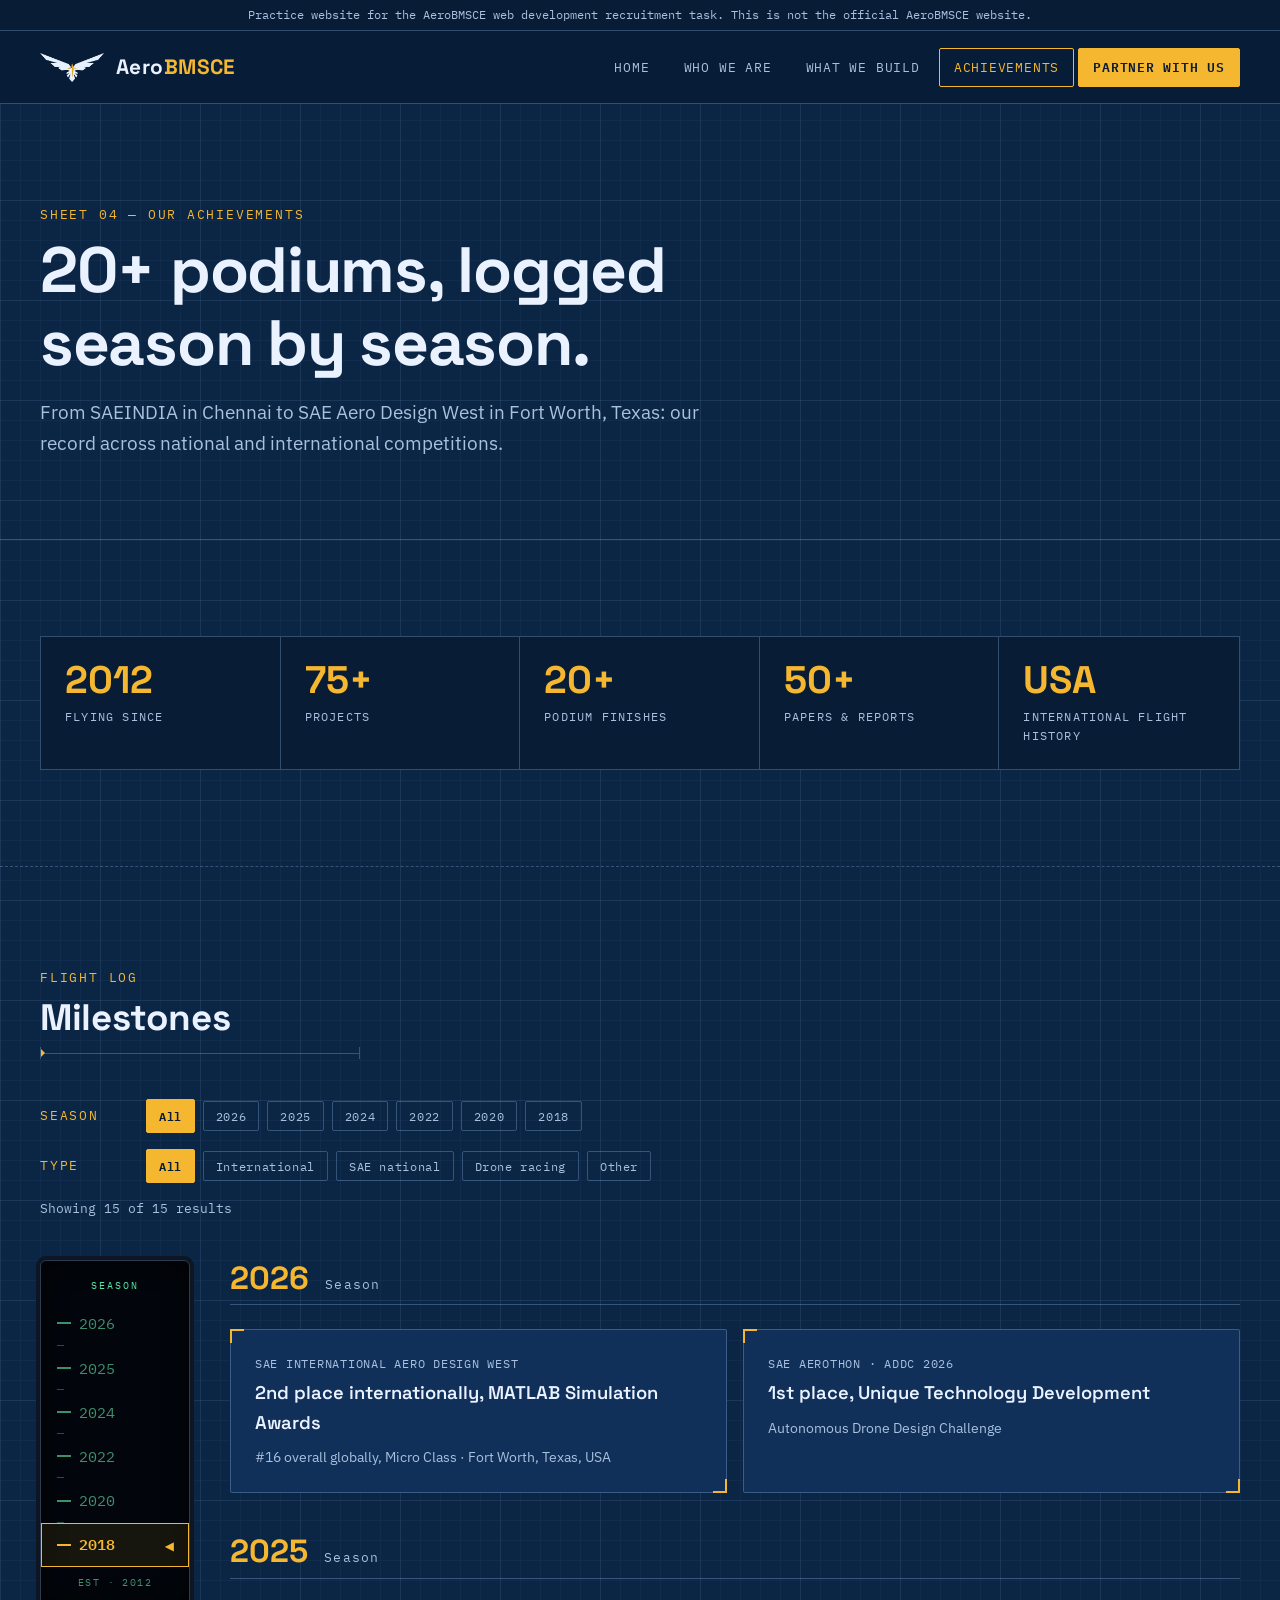
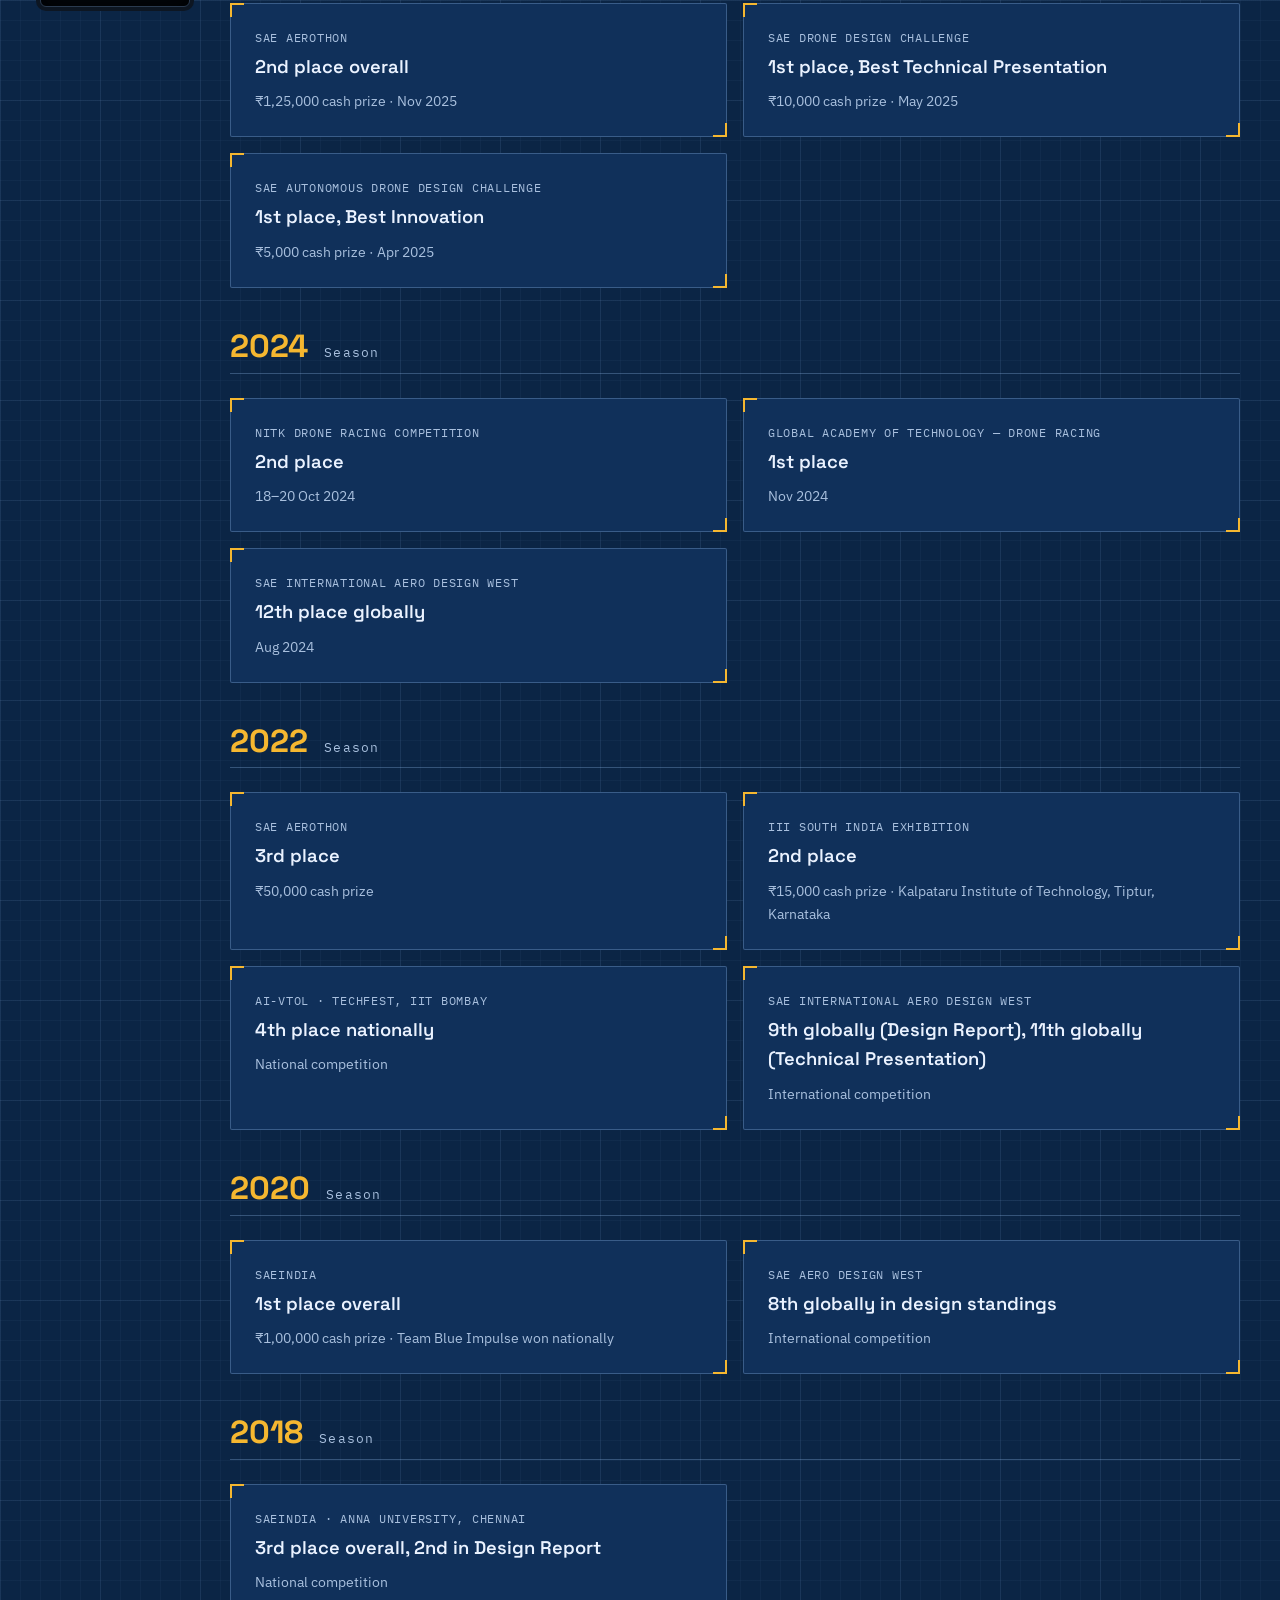
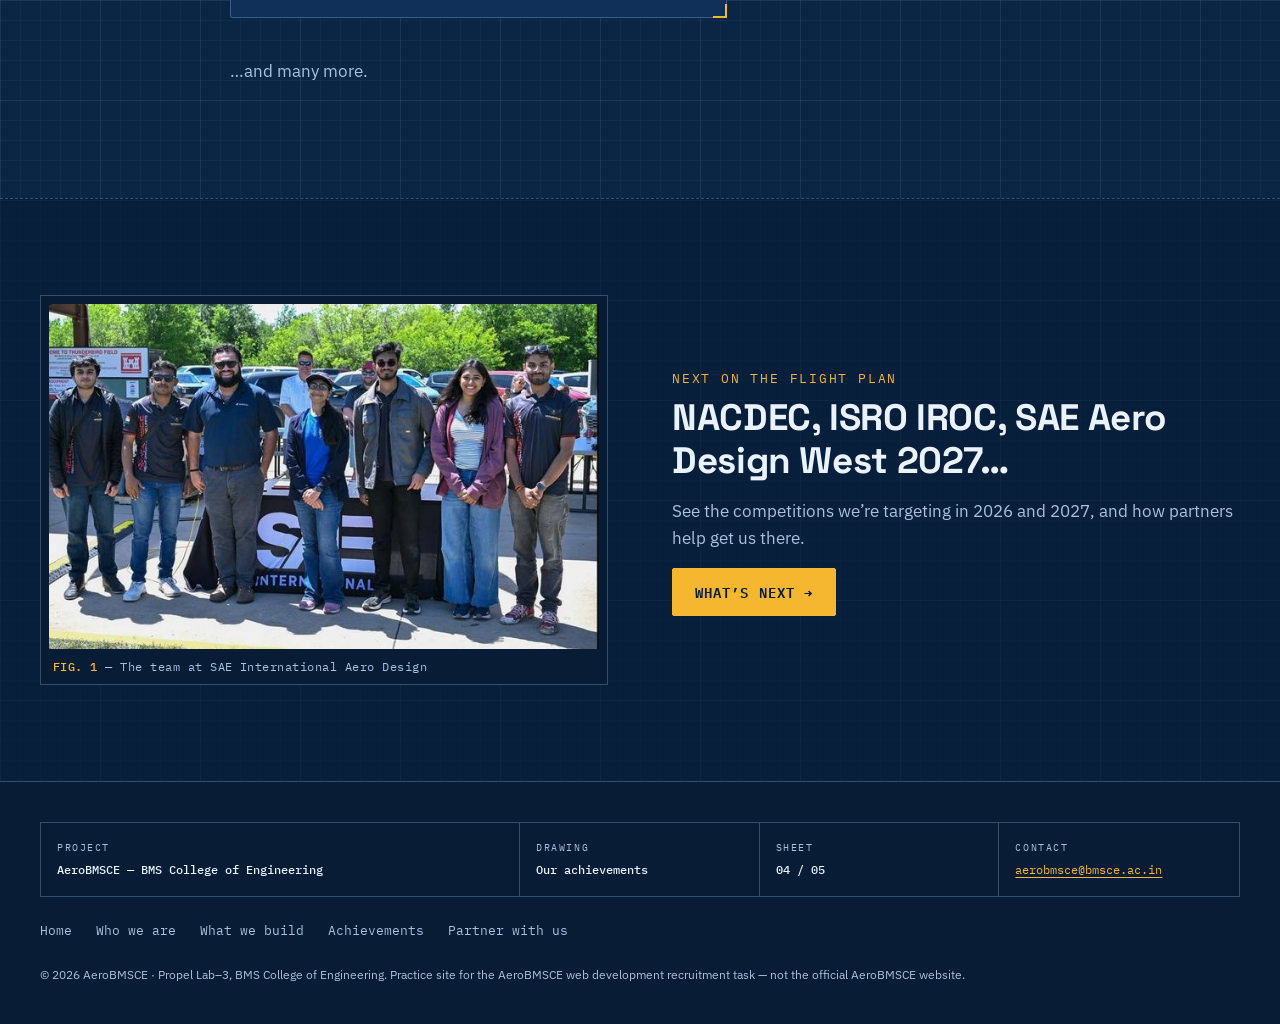
==== achievements.html @ 014047bc "Redesign AeroBMSCE site as a blueprint-style multi-page website - Replace broken 3-page site with Ho" ====
<!DOCTYPE html>
<html lang="en">
<head>
  <meta charset="utf-8">
  <meta name="viewport" content="width=device-width, initial-scale=1">
  <meta name="robots" content="noindex">
  <title>Our Achievements — AeroBMSCE</title>
  <meta name="description" content="AeroBMSCE's competition results from 2018 to 2026, including SAE Aero Design West, SAE Aerothon and drone racing.">
  <link rel="icon" href="images/favicon.png">
  <link rel="preconnect" href="https://fonts.googleapis.com">
  <link rel="preconnect" href="https://fonts.gstatic.com" crossorigin>
  <link rel="stylesheet" href="https://fonts.googleapis.com/css2?family=IBM+Plex+Mono:wght@400;500;600&family=IBM+Plex+Sans:wght@400;500;600&family=Space+Grotesk:wght@500;600;700&display=swap">
  <link rel="stylesheet" href="style.css">
  <script src="script.js" defer></script>
</head>
<body>

  <a class="skip-link" href="#main">Skip to content</a>
  <div class="notice">Practice website for the AeroBMSCE web development recruitment task. This is not the official AeroBMSCE website.</div>

  <header class="site-header">
    <div class="container">
      <a class="brand" href="index.html" aria-label="AeroBMSCE home">
        <img src="images/logo-light.png" alt="" width="64" height="29">
        <span class="brand-name">Aero<span>BMSCE</span></span>
      </a>
      <button class="nav-toggle" aria-expanded="false" aria-controls="site-nav">Menu</button>
      <nav id="site-nav" class="site-nav" aria-label="Main">
        <ul class="nav-list">
          <li><a href="index.html">Home</a></li>
          <li><a href="who-we-are.html">Who we are</a></li>
          <li><a href="what-we-build.html">What we build</a></li>
          <li><a href="achievements.html" aria-current="page">Achievements</a></li>
          <li class="nav-cta"><a href="partner-with-us.html">Partner with us</a></li>
        </ul>
      </nav>
    </div>
  </header>

  <main id="main">

    <section class="page-hero">
      <div class="container">
        <span class="label">Sheet 04 — Our achievements</span>
        <h1>20+ podiums, logged season by season.</h1>
        <p class="lead">From SAEINDIA in Chennai to SAE Aero Design West in Fort Worth, Texas: our record across national and international competitions.</p>
      </div>
    </section>

    <!-- ===== Credibility summary ===== -->
    <section class="section">
      <div class="container">
        <div class="stats">
          <div class="stat"><div class="stat-value">2012</div><div class="stat-label">Flying since</div></div>
          <div class="stat"><div class="stat-value">75+</div><div class="stat-label">Projects</div></div>
          <div class="stat"><div class="stat-value">20+</div><div class="stat-label">Podium finishes</div></div>
          <div class="stat"><div class="stat-value">50+</div><div class="stat-label">Papers &amp; reports</div></div>
          <div class="stat"><div class="stat-value">USA</div><div class="stat-label">International flight history</div></div>
        </div>
      </div>
    </section>

    <!-- ===== Flight log: filters + timeline ===== -->
    <section class="section" aria-labelledby="log-title">
      <div class="container">
        <div class="dim-heading">
          <span class="label">Flight log</span>
          <h2 id="log-title">Milestones</h2>
          <div class="dim-line"></div>
        </div>

        <!-- Each chip sets one filter; script.js combines the two groups -->
        <div class="filters">
          <div class="filter-group" data-filter="year" role="group" aria-label="Filter by season">
            <span class="label">Season</span>
            <button class="chip" data-value="all" aria-pressed="true">All</button>
            <button class="chip" data-value="2026" aria-pressed="false">2026</button>
            <button class="chip" data-value="2025" aria-pressed="false">2025</button>
            <button class="chip" data-value="2024" aria-pressed="false">2024</button>
            <button class="chip" data-value="2022" aria-pressed="false">2022</button>
            <button class="chip" data-value="2020" aria-pressed="false">2020</button>
            <button class="chip" data-value="2018" aria-pressed="false">2018</button>
          </div>
          <div class="filter-group" data-filter="type" role="group" aria-label="Filter by competition type">
            <span class="label">Type</span>
            <button class="chip" data-value="all" aria-pressed="true">All</button>
            <button class="chip" data-value="international" aria-pressed="false">International</button>
            <button class="chip" data-value="sae-national" aria-pressed="false">SAE national</button>
            <button class="chip" data-value="racing" aria-pressed="false">Drone racing</button>
            <button class="chip" data-value="other" aria-pressed="false">Other</button>
          </div>
          <p class="filter-status" id="filter-status" aria-live="polite"></p>
        </div>

        <div class="timeline-layout">

          <!-- Flight-deck element: altitude tape. Click a year to jump to it. -->
          <nav class="alt-tape" aria-label="Jump to season">
            <div class="alt-tape-title">SEASON</div>
            <ol>
              <li><a href="#season-2026">2026</a></li>
              <li><a href="#season-2025">2025</a></li>
              <li><a href="#season-2024">2024</a></li>
              <li><a href="#season-2022">2022</a></li>
              <li><a href="#season-2020">2020</a></li>
              <li><a href="#season-2018">2018</a></li>
            </ol>
            <div class="alt-tape-foot">EST · 2012</div>
          </nav>

          <div>
            <section class="season" id="season-2026" data-year="2026">
              <div class="season-head"><h3>2026</h3><span>Season</span></div>
              <div class="milestones">
                <article class="card milestone" data-type="international">
                  <div class="event">SAE International Aero Design West</div>
                  <p class="result">2nd place internationally, MATLAB Simulation Awards</p>
                  <p class="meta">#16 overall globally, Micro Class · Fort Worth, Texas, USA</p>
                </article>
                <article class="card milestone" data-type="sae-national">
                  <div class="event">SAE Aerothon · ADDC 2026</div>
                  <p class="result">1st place, Unique Technology Development</p>
                  <p class="meta">Autonomous Drone Design Challenge</p>
                </article>
              </div>
            </section>

            <section class="season" id="season-2025" data-year="2025">
              <div class="season-head"><h3>2025</h3><span>Season</span></div>
              <div class="milestones">
                <article class="card milestone" data-type="sae-national">
                  <div class="event">SAE Aerothon</div>
                  <p class="result">2nd place overall</p>
                  <p class="meta">₹1,25,000 cash prize · Nov 2025</p>
                </article>
                <article class="card milestone" data-type="sae-national">
                  <div class="event">SAE Drone Design Challenge</div>
                  <p class="result">1st place, Best Technical Presentation</p>
                  <p class="meta">₹10,000 cash prize · May 2025</p>
                </article>
                <article class="card milestone" data-type="sae-national">
                  <div class="event">SAE Autonomous Drone Design Challenge</div>
                  <p class="result">1st place, Best Innovation</p>
                  <p class="meta">₹5,000 cash prize · Apr 2025</p>
                </article>
              </div>
            </section>

            <section class="season" id="season-2024" data-year="2024">
              <div class="season-head"><h3>2024</h3><span>Season</span></div>
              <div class="milestones">
                <article class="card milestone" data-type="racing">
                  <div class="event">NITK Drone Racing Competition</div>
                  <p class="result">2nd place</p>
                  <p class="meta">18–20 Oct 2024</p>
                </article>
                <article class="card milestone" data-type="racing">
                  <div class="event">Global Academy of Technology — Drone Racing</div>
                  <p class="result">1st place</p>
                  <p class="meta">Nov 2024</p>
                </article>
                <article class="card milestone" data-type="international">
                  <div class="event">SAE International Aero Design West</div>
                  <p class="result">12th place globally</p>
                  <p class="meta">Aug 2024</p>
                </article>
              </div>
            </section>

            <section class="season" id="season-2022" data-year="2022">
              <div class="season-head"><h3>2022</h3><span>Season</span></div>
              <div class="milestones">
                <article class="card milestone" data-type="sae-national">
                  <div class="event">SAE Aerothon</div>
                  <p class="result">3rd place</p>
                  <p class="meta">₹50,000 cash prize</p>
                </article>
                <article class="card milestone" data-type="other">
                  <div class="event">III South India Exhibition</div>
                  <p class="result">2nd place</p>
                  <p class="meta">₹15,000 cash prize · Kalpataru Institute of Technology, Tiptur, Karnataka</p>
                </article>
                <article class="card milestone" data-type="other">
                  <div class="event">AI-VTOL · Techfest, IIT Bombay</div>
                  <p class="result">4th place nationally</p>
                  <p class="meta">National competition</p>
                </article>
                <article class="card milestone" data-type="international">
                  <div class="event">SAE International Aero Design West</div>
                  <p class="result">9th globally (Design Report), 11th globally (Technical Presentation)</p>
                  <p class="meta">International competition</p>
                </article>
              </div>
            </section>

            <section class="season" id="season-2020" data-year="2020">
              <div class="season-head"><h3>2020</h3><span>Season</span></div>
              <div class="milestones">
                <article class="card milestone" data-type="sae-national">
                  <div class="event">SAEINDIA</div>
                  <p class="result">1st place overall</p>
                  <p class="meta">₹1,00,000 cash prize · Team Blue Impulse won nationally</p>
                </article>
                <article class="card milestone" data-type="international">
                  <div class="event">SAE Aero Design West</div>
                  <p class="result">8th globally in design standings</p>
                  <p class="meta">International competition</p>
                </article>
              </div>
            </section>

            <section class="season" id="season-2018" data-year="2018">
              <div class="season-head"><h3>2018</h3><span>Season</span></div>
              <div class="milestones">
                <article class="card milestone" data-type="sae-national">
                  <div class="event">SAEINDIA · Anna University, Chennai</div>
                  <p class="result">3rd place overall, 2nd in Design Report</p>
                  <p class="meta">National competition</p>
                </article>
              </div>
            </section>

            <p class="no-results" id="no-results" hidden>No milestones match these filters. Try another season or type.</p>
            <p class="muted">…and many more.</p>
          </div>
        </div>
      </div>
    </section>

    <!-- ===== Photo + CTA ===== -->
    <section class="section band">
      <div class="container split">
        <figure class="figure">
          <img src="images/photo3.jpg" alt="AeroBMSCE members standing behind an SAE International banner" width="648" height="407" loading="lazy">
          <figcaption><b>FIG. 1</b> — The team at SAE International Aero Design</figcaption>
        </figure>
        <div>
          <span class="label">Next on the flight plan</span>
          <h2>NACDEC, ISRO IROC, SAE Aero Design West 2027…</h2>
          <p class="muted">See the competitions we’re targeting in 2026 and 2027, and how partners help get us there.</p>
          <a class="btn btn-primary" href="partner-with-us.html#upcoming">What’s next →</a>
        </div>
      </div>
    </section>

  </main>

  <footer class="site-footer">
    <div class="container">
      <div class="title-block">
        <div><small>PROJECT</small><strong>AeroBMSCE — BMS College of Engineering</strong></div>
        <div><small>DRAWING</small><strong>Our achievements</strong></div>
        <div><small>SHEET</small><strong>04 / 05</strong></div>
        <div><small>CONTACT</small><a href="mailto:aerobmsce@bmsce.ac.in">aerobmsce@bmsce.ac.in</a></div>
      </div>
      <ul class="footer-links">
        <li><a href="index.html">Home</a></li>
        <li><a href="who-we-are.html">Who we are</a></li>
        <li><a href="what-we-build.html">What we build</a></li>
        <li><a href="achievements.html">Achievements</a></li>
        <li><a href="partner-with-us.html">Partner with us</a></li>
      </ul>
      <p class="footer-note">© <span id="year">2026</span> AeroBMSCE · Propel Lab–3, BMS College of Engineering. Practice site for the AeroBMSCE web development recruitment task — not the official AeroBMSCE website.</p>
    </div>
  </footer>

</body>
</html>
---- style.css ----
/* =========================================================
   AeroBMSCE — "Blueprint" design system
   Every page is treated as a sheet in one engineering drawing
   set: grid paper background, dimension-line headings, and a
   title block in the footer. Gold comes from the club logo.
   ========================================================= */

/* ---------- 1. Design tokens ---------- */
:root {
  /* colour */
  --paper:        #0b2545;   /* blueprint background */
  --paper-deep:   #081c36;   /* darker bands, header */
  --panel:        #10305a;   /* cards */
  --panel-hover:  #143a6b;
  --line:         rgba(160, 205, 255, 0.28);  /* drawing lines, borders */
  --grid:         rgba(160, 205, 255, 0.07);  /* background grid */
  --ink:          #eaf2ff;   /* main text */
  --ink-dim:      #a9c0de;   /* secondary text */
  --gold:         #f5b730;   /* brand accent */
  --gold-soft:    rgba(245, 183, 48, 0.14);

  /* type */
  --font-head: "Space Grotesk", system-ui, sans-serif;
  --font-body: "IBM Plex Sans", system-ui, sans-serif;
  --font-mono: "IBM Plex Mono", ui-monospace, monospace;

  /* spacing scale (used everywhere instead of one-off values) */
  --s1: 4px;  --s2: 8px;  --s3: 16px;  --s4: 24px;
  --s5: 40px; --s6: 64px; --s7: 96px;

  --max-width: 1200px;
  --radius: 2px;             /* drawings have sharp corners */
}

/* ---------- 2. Base ---------- */
*, *::before, *::after { box-sizing: border-box; }

html { scroll-behavior: smooth; }
@media (prefers-reduced-motion: reduce) {
  html { scroll-behavior: auto; }
  *, *::before, *::after { transition: none !important; animation: none !important; }
}

body {
  margin: 0;
  background-color: var(--paper);
  /* two layered grids: major 100px + fine 20px, like drafting paper */
  background-image:
    linear-gradient(var(--grid) 1px, transparent 1px),
    linear-gradient(90deg, var(--grid) 1px, transparent 1px),
    linear-gradient(rgba(160, 205, 255, 0.035) 1px, transparent 1px),
    linear-gradient(90deg, rgba(160, 205, 255, 0.035) 1px, transparent 1px);
  background-size: 100px 100px, 100px 100px, 20px 20px, 20px 20px;
  color: var(--ink);
  font-family: var(--font-body);
  font-size: 17px;
  line-height: 1.6;
}

/* height:auto lets width/height attributes reserve space without distorting images */
img { max-width: 100%; height: auto; display: block; }

a { color: var(--gold); text-underline-offset: 3px; }
a:hover { color: #ffd36e; }

/* visible keyboard focus everywhere (the old site removed it) */
:focus-visible { outline: 2px dashed var(--gold); outline-offset: 3px; }

h1, h2, h3 { font-family: var(--font-head); line-height: 1.15; margin: 0 0 var(--s3); }
h1 { font-size: clamp(2.4rem, 5vw, 4rem); letter-spacing: -0.02em; }
h2 { font-size: clamp(1.7rem, 3vw, 2.3rem); letter-spacing: -0.01em; }
h3 { font-size: 1.2rem; }
p  { margin: 0 0 var(--s3); }

.container { width: min(var(--max-width), 100% - 2 * var(--s4)); margin-inline: auto; }

.skip-link {
  position: absolute; left: var(--s3); top: -100px;
  background: var(--gold); color: var(--paper-deep);
  padding: var(--s2) var(--s3); z-index: 100; font-weight: 600;
}
.skip-link:focus { top: var(--s3); }

/* ---------- 3. Reusable text pieces ---------- */

/* Mono annotation label, e.g. "§02 — WHO WE ARE" */
.label {
  display: inline-block;
  font-family: var(--font-mono);
  font-size: 0.8rem;
  letter-spacing: 0.14em;
  text-transform: uppercase;
  color: var(--gold);
  margin-bottom: var(--s2);
}

.lead { font-size: 1.2rem; color: var(--ink-dim); max-width: 60ch; }
.muted { color: var(--ink-dim); }

/* Section heading with a dimension line underneath: |<------->| */
.dim-heading { margin-bottom: var(--s5); }
.dim-heading h2 { margin-bottom: var(--s2); }
.dim-line {
  position: relative;
  height: 12px;
  max-width: 320px;
  border-left: 1px solid var(--line);
  border-right: 1px solid var(--line);
}
.dim-line::before {           /* the horizontal measuring line */
  content: "";
  position: absolute; left: 0; right: 0; top: 50%;
  border-top: 1px solid var(--line);
}
.dim-line::after {            /* small gold arrowhead at the start */
  content: "";
  position: absolute; left: 0; top: calc(50% - 4px);
  border: 4px solid transparent; border-left-color: var(--gold);
}

/* ---------- 4. Buttons ---------- */
.btn {
  display: inline-flex; align-items: center; gap: var(--s2);
  padding: 12px 22px;
  font-family: var(--font-mono);
  font-size: 0.85rem;
  letter-spacing: 0.08em;
  text-transform: uppercase;
  text-decoration: none;
  border: 1px solid var(--gold);
  border-radius: var(--radius);
  transition: background-color .2s, color .2s;
}
.btn-primary { background: var(--gold); color: var(--paper-deep); font-weight: 600; }
.btn-primary:hover { background: #ffd36e; color: var(--paper-deep); }
.btn-ghost { color: var(--gold); }
.btn-ghost:hover { background: var(--gold-soft); color: var(--gold); }
.btn-row { display: flex; flex-wrap: wrap; gap: var(--s3); margin-top: var(--s4); }

/* ---------- 5. Header / navigation ---------- */
.notice {
  background: var(--paper-deep);
  color: var(--ink-dim);
  font-family: var(--font-mono);
  font-size: 0.72rem;
  text-align: center;
  padding: 6px var(--s3);
  border-bottom: 1px solid var(--line);
}

.site-header {
  position: sticky; top: 0; z-index: 50;
  background: rgba(8, 28, 54, 0.94);
  backdrop-filter: blur(6px);
  border-bottom: 1px solid var(--line);
}
.site-header .container {
  position: relative;
  display: flex; align-items: center; justify-content: space-between;
  min-height: 72px; gap: var(--s4);
}

.brand { display: flex; align-items: center; gap: 12px; text-decoration: none; color: var(--ink); }
.brand img { width: 64px; height: auto; }
.brand-name { font-family: var(--font-head); font-weight: 700; font-size: 1.3rem; letter-spacing: 0.02em; }
.brand-name span { color: var(--gold); }

.nav-list { list-style: none; display: flex; gap: var(--s1); margin: 0; padding: 0; }
.nav-list a {
  display: block;
  padding: var(--s2) 14px;
  font-family: var(--font-mono);
  font-size: 0.82rem;
  letter-spacing: 0.06em;
  text-transform: uppercase;
  text-decoration: none;
  color: var(--ink-dim);
  border: 1px solid transparent;
  border-radius: var(--radius);
}
.nav-list a:hover { color: var(--ink); border-color: var(--line); }
.nav-list a[aria-current="page"] { color: var(--gold); border-color: var(--gold); }
.nav-list .nav-cta a { color: var(--paper-deep); background: var(--gold); border-color: var(--gold); font-weight: 600; }
.nav-list .nav-cta a:hover { background: #ffd36e; }

.nav-toggle {
  display: none;
  background: none; border: 1px solid var(--line); color: var(--ink);
  font-family: var(--font-mono); font-size: 0.8rem; text-transform: uppercase;
  padding: var(--s2) 12px; cursor: pointer; border-radius: var(--radius);
}

/* ---------- 6. Page hero (inner pages) ---------- */
.page-hero { padding: var(--s7) 0 var(--s6); border-bottom: 1px solid var(--line); }
.page-hero h1 { max-width: 20ch; }

/* ---------- 7. Sections ---------- */
.section { padding: var(--s7) 0; }
.section + .section { border-top: 1px dashed var(--line); }
.band { background: rgba(8, 28, 54, 0.6); }

.split {
  display: grid;
  grid-template-columns: 1fr 1fr;
  gap: var(--s6);
  align-items: center;
}

/* ---------- 8. Cards / panels ---------- */
.grid-2, .grid-3, .grid-4 { display: grid; gap: var(--s4); }
.grid-2 { grid-template-columns: repeat(2, 1fr); }
.grid-3 { grid-template-columns: repeat(3, 1fr); }
.grid-4 { grid-template-columns: repeat(4, 1fr); }

/* A card is drawn like a part outline with gold registration corners */
.card {
  position: relative;
  background: var(--panel);
  border: 1px solid var(--line);
  border-radius: var(--radius);
  padding: var(--s4);
}
.card::before, .card::after {
  content: "";
  position: absolute; width: 14px; height: 14px;
  border-color: var(--gold); border-style: solid;
}
.card::before { top: -1px; left: -1px; border-width: 2px 0 0 2px; }
.card::after  { bottom: -1px; right: -1px; border-width: 0 2px 2px 0; }
.card h3 { margin-bottom: var(--s2); }
.card p:last-child { margin-bottom: 0; }
.card .label { font-size: 0.72rem; }

a.card { display: block; text-decoration: none; color: var(--ink); transition: background-color .2s, transform .2s; }
a.card:hover { background: var(--panel-hover); transform: translateY(-3px); color: var(--ink); }
.card-arrow { font-family: var(--font-mono); color: var(--gold); font-size: 0.85rem; margin-top: var(--s3); display: block; }

/* Bulleted lists drawn with small gold squares */
.tick-list { list-style: none; padding: 0; margin: 0; }
.tick-list li { position: relative; padding-left: 22px; margin-bottom: var(--s2); }
.tick-list li::before {
  content: "";
  position: absolute; left: 0; top: 0.62em;
  width: 7px; height: 7px; background: var(--gold);
}

/* ---------- 9. Figures (photos framed as drawing views) ---------- */
.figure { margin: 0; border: 1px solid var(--line); background: var(--paper-deep); padding: var(--s2); }
.figure img { width: 100%; object-fit: cover; }
.figure.crop img { aspect-ratio: 3 / 2; }   /* side-by-side photos of mixed orientation */
.figure figcaption {
  font-family: var(--font-mono); font-size: 0.75rem; color: var(--ink-dim);
  padding: var(--s2) var(--s1) 0; letter-spacing: 0.04em;
}
.figure figcaption b { color: var(--gold); font-weight: 500; }

/* Fixed row height keeps every row level, whatever each photo's shape */
.photo-grid { display: grid; grid-template-columns: repeat(3, 1fr); grid-auto-rows: 340px; gap: var(--s4); }
.photo-grid .figure { display: flex; flex-direction: column; }
.photo-grid .figure img { flex: 1; min-height: 0; height: 100%; }
.photo-grid .wide { grid-column: span 2; }

/* ---------- 10. Stats strip ---------- */
.stats {
  display: grid; grid-template-columns: repeat(5, 1fr);
  border: 1px solid var(--line);
  background: var(--paper-deep);
}
.stats.stats-2 { grid-template-columns: 1fr 1fr; }
.stat { padding: var(--s4); border-right: 1px solid var(--line); }
.stat:last-child { border-right: 0; }
.stat-value { font-family: var(--font-head); font-size: 2.4rem; font-weight: 700; color: var(--gold); line-height: 1; }
.stat-label { font-family: var(--font-mono); font-size: 0.75rem; color: var(--ink-dim); text-transform: uppercase; letter-spacing: 0.1em; margin-top: var(--s2); }

/* ---------- 11. Home hero ---------- */
.home-hero { padding: var(--s6) 0 var(--s7); overflow: hidden; }
.home-hero .split { grid-template-columns: 1.05fr 1fr; }
.home-hero h1 span { color: var(--gold); display: block; }

/* the CAD aircraft drawn on the sheet, with mono call-outs */
.drawing { position: relative; padding: var(--s5) var(--s4) var(--s6); }
.drawing img { width: 100%; filter: drop-shadow(0 20px 30px rgba(0, 0, 0, 0.35)); }
.callout {
  position: absolute;
  font-family: var(--font-mono); font-size: 0.72rem; color: var(--ink-dim);
  letter-spacing: 0.06em; white-space: nowrap;
  border-bottom: 1px solid var(--gold); padding-bottom: 2px;
}
.callout-a { top: 4%;  left: 0; }
.callout-b { top: 44%; right: 0; }
.callout-c { bottom: 14%; left: 6%; }
.drawing-scale {
  position: absolute; left: var(--s4); right: var(--s4); bottom: var(--s3);
  font-family: var(--font-mono); font-size: 0.7rem; color: var(--ink-dim);
  display: flex; justify-content: space-between;
  border-top: 1px solid var(--line); padding-top: var(--s1);
}

.quote {
  border-left: 3px solid var(--gold);
  padding: var(--s2) 0 var(--s2) var(--s4);
  margin: 0;
  font-family: var(--font-head);
  font-size: 1.5rem;
  line-height: 1.35;
  max-width: 40ch;
}

/* ---------- 12. Spec sheet (What we build) ---------- */
.spec { display: grid; grid-template-columns: 120px 1fr; gap: var(--s4); align-items: start; }
.spec-id {
  font-family: var(--font-mono); font-size: 0.72rem; color: var(--gold);
  border: 1px solid var(--gold); padding: var(--s2) 10px; text-align: center;
  letter-spacing: 0.1em;
}
.spec-id b { display: block; font-size: 1.6rem; font-family: var(--font-head); }
.tag {
  display: inline-block; font-family: var(--font-mono); font-size: 0.7rem;
  text-transform: uppercase; letter-spacing: 0.08em;
  border: 1px solid var(--line); color: var(--ink-dim);
  padding: 2px 8px; margin: 0 var(--s1) var(--s1) 0;
}
.tag-gold { border-color: var(--gold); color: var(--gold); }

/* ---------- 13. Achievements: filters + altitude-tape timeline ---------- */
.filters { display: grid; gap: var(--s3); margin-bottom: var(--s5); }
.filter-group { display: flex; flex-wrap: wrap; align-items: center; gap: var(--s2); }
.filter-group .label { margin: 0 var(--s2) 0 0; min-width: 90px; }
.chip {
  font-family: var(--font-mono); font-size: 0.78rem; letter-spacing: 0.05em;
  background: transparent; color: var(--ink-dim);
  border: 1px solid var(--line); border-radius: var(--radius);
  padding: 6px 12px; cursor: pointer;
}
.chip:hover { color: var(--ink); border-color: var(--ink-dim); }
.chip[aria-pressed="true"] { background: var(--gold); border-color: var(--gold); color: var(--paper-deep); font-weight: 600; }
.filter-status { font-family: var(--font-mono); font-size: 0.8rem; color: var(--ink-dim); margin: 0; }

.timeline-layout { display: grid; grid-template-columns: 150px 1fr; gap: var(--s5); align-items: start; }

/* The one flight-deck element: an altimeter-style tape that tracks
   which season you are reading. Black glass, green/amber readout. */
.alt-tape {
  position: sticky; top: 100px;
  background: #02060c;
  border: 1px solid #2a3a4f;
  border-radius: 6px;
  padding: var(--s3) 0;
  box-shadow: inset 0 0 24px rgba(0, 0, 0, 0.9), 0 0 0 4px #0d1622;
  font-family: var(--font-mono);
}
.alt-tape-title {
  text-align: center; font-size: 0.65rem; letter-spacing: 0.2em;
  color: #57e3a3; margin-bottom: var(--s2);
}
.alt-tape ol { list-style: none; margin: 0; padding: 0; }
.alt-tape li { position: relative; }
.alt-tape a {
  display: flex; align-items: center; gap: var(--s2);
  padding: 10px var(--s3);
  color: #3f8f6c; text-decoration: none; font-size: 0.95rem;
}
.alt-tape a::before {          /* major tick on the tape */
  content: ""; width: 14px; border-top: 2px solid currentColor;
}
.alt-tape li + li::before {    /* minor tick between seasons */
  content: ""; position: absolute; left: var(--s3); top: -1px;
  width: 7px; border-top: 1px solid #24503d;
}
.alt-tape a:hover { color: #57e3a3; }
.alt-tape a.is-active {        /* boxed readout, like an altimeter window */
  color: var(--gold);
  background: rgba(245, 183, 48, 0.08);
  outline: 1px solid var(--gold);
  outline-offset: -1px;
  font-weight: 600;
}
.alt-tape a.is-active::after { content: "◀"; margin-left: auto; font-size: 0.7rem; }
.alt-tape a.is-empty { opacity: 0.3; pointer-events: none; }
.alt-tape-foot { text-align: center; font-size: 0.6rem; color: #3f8f6c; margin-top: var(--s2); letter-spacing: 0.15em; }

.season { scroll-margin-top: 110px; margin-bottom: var(--s5); }
.season[hidden] { display: none; }
.season-head {
  display: flex; align-items: baseline; gap: var(--s3);
  border-bottom: 1px solid var(--line); padding-bottom: var(--s2); margin-bottom: var(--s4);
}
.season-head h3 { font-size: 2rem; margin: 0; color: var(--gold); }
.season-head span { font-family: var(--font-mono); font-size: 0.8rem; color: var(--ink-dim); letter-spacing: 0.1em; }

.milestones { display: grid; grid-template-columns: repeat(2, 1fr); gap: var(--s3); }
.milestone[hidden] { display: none; }
.milestone .event { font-family: var(--font-mono); font-size: 0.78rem; color: var(--ink-dim); text-transform: uppercase; letter-spacing: 0.06em; }
.milestone .result { font-family: var(--font-head); font-size: 1.15rem; font-weight: 600; margin: var(--s1) 0 var(--s2); }
.milestone .meta { font-size: 0.9rem; color: var(--ink-dim); margin: 0; }
.no-results { border: 1px dashed var(--line); padding: var(--s5); text-align: center; color: var(--ink-dim); }

/* ---------- 14. Partner page ---------- */
.tier { display: flex; flex-direction: column; }
.tier-icon { width: 48px; height: 48px; margin-bottom: var(--s3); }
.tier .tick-list { font-size: 0.93rem; color: var(--ink-dim); }
.tier-sub { font-family: var(--font-mono); font-size: 0.72rem; color: var(--ink-dim); text-transform: uppercase; letter-spacing: 0.06em; margin-bottom: var(--s3); }
.tier.featured { border-color: var(--gold); background: linear-gradient(180deg, rgba(245, 183, 48, 0.1), var(--panel) 40%); }

/* Third-party logos keep their own colours, so they sit on white plates */
.logo-wall { display: grid; grid-template-columns: repeat(6, 1fr); gap: var(--s3); margin: var(--s3) 0 var(--s5); }
.logo-plate {
  background: #f4f8ff; border-radius: var(--radius);
  height: 96px; padding: var(--s3);
  display: flex; align-items: center; justify-content: center;
}
.logo-plate img { max-height: 100%; width: auto; object-fit: contain; }
/* some partner logos are white artwork — they need a dark plate instead */
.logo-plate-dark { background: #050f1f; border: 1px solid var(--line); }

.contact-card { display: grid; grid-template-columns: 1.2fr 1fr; gap: var(--s5); align-items: center; }
.contact-card img { max-width: min(360px, 100%); margin-inline: auto; }

/* ---------- 15. Footer: drawing-sheet title block ---------- */
.site-footer { border-top: 1px solid var(--line); background: var(--paper-deep); }
.title-block {
  display: grid;
  grid-template-columns: 2fr 1fr 1fr 1fr;
  border: 1px solid var(--line);
  margin: var(--s5) 0 var(--s4);
  font-family: var(--font-mono); font-size: 0.78rem;
}
.title-block > div { padding: var(--s3); border-right: 1px solid var(--line); }
.title-block > div:last-child { border-right: 0; }
.title-block small { display: block; color: var(--ink-dim); font-size: 0.65rem; letter-spacing: 0.15em; margin-bottom: var(--s1); }
.title-block strong { color: var(--ink); font-weight: 500; }
.footer-links { display: flex; flex-wrap: wrap; gap: var(--s4); list-style: none; margin: 0 0 var(--s4); padding: 0; font-family: var(--font-mono); font-size: 0.8rem; }
.footer-links a { color: var(--ink-dim); text-decoration: none; }
.footer-links a:hover { color: var(--gold); }
.footer-note { font-size: 0.75rem; color: var(--ink-dim); padding-bottom: var(--s5); margin: 0; }

/* ---------- 16. Responsive ---------- */
@media (max-width: 1080px) {
  .grid-4, .logo-wall { grid-template-columns: repeat(3, 1fr); }
  .stats { grid-template-columns: repeat(3, 1fr); }
  .stat:nth-child(3) { border-right: 0; }
  .stat:nth-child(n+4) { border-top: 1px solid var(--line); }
}

@media (max-width: 900px) {
  .nav-toggle { display: block; }
  .site-nav {
    position: absolute; top: 100%; left: calc(-1 * var(--s4)); right: calc(-1 * var(--s4));
    background: var(--paper-deep); border-bottom: 1px solid var(--line); display: none;
  }
  .site-nav.is-open { display: block; }
  .nav-list { flex-direction: column; padding: var(--s3) var(--s4); }

  /* minmax(0, 1fr): a plain 1fr column refuses to shrink below its widest content */
  .split, .home-hero .split, .contact-card, .timeline-layout { grid-template-columns: minmax(0, 1fr); }
  .grid-3, .grid-4, .milestones, .photo-grid { grid-template-columns: 1fr 1fr; }
  .alt-tape { display: none; }        /* filters still work; the tape is a desktop flourish */
  .title-block { grid-template-columns: 1fr 1fr; }
  .title-block > div:nth-child(2) { border-right: 0; }
  .title-block > div:nth-child(n+3) { border-top: 1px solid var(--line); }
}

@media (max-width: 600px) {
  body { font-size: 16px; }
  .grid-2, .grid-3, .grid-4, .milestones, .photo-grid, .stats, .stats.stats-2 { grid-template-columns: 1fr; }
  .title-block a { overflow-wrap: anywhere; }
  .photo-grid .wide { grid-column: auto; }
  .logo-wall { grid-template-columns: repeat(2, 1fr); }
  .stat { border-right: 0; border-top: 1px solid var(--line); }
  .stat:first-child { border-top: 0; }
  .spec { grid-template-columns: 1fr; }
  .callout { display: none; }
  .brand-name { font-size: 1.1rem; }
}
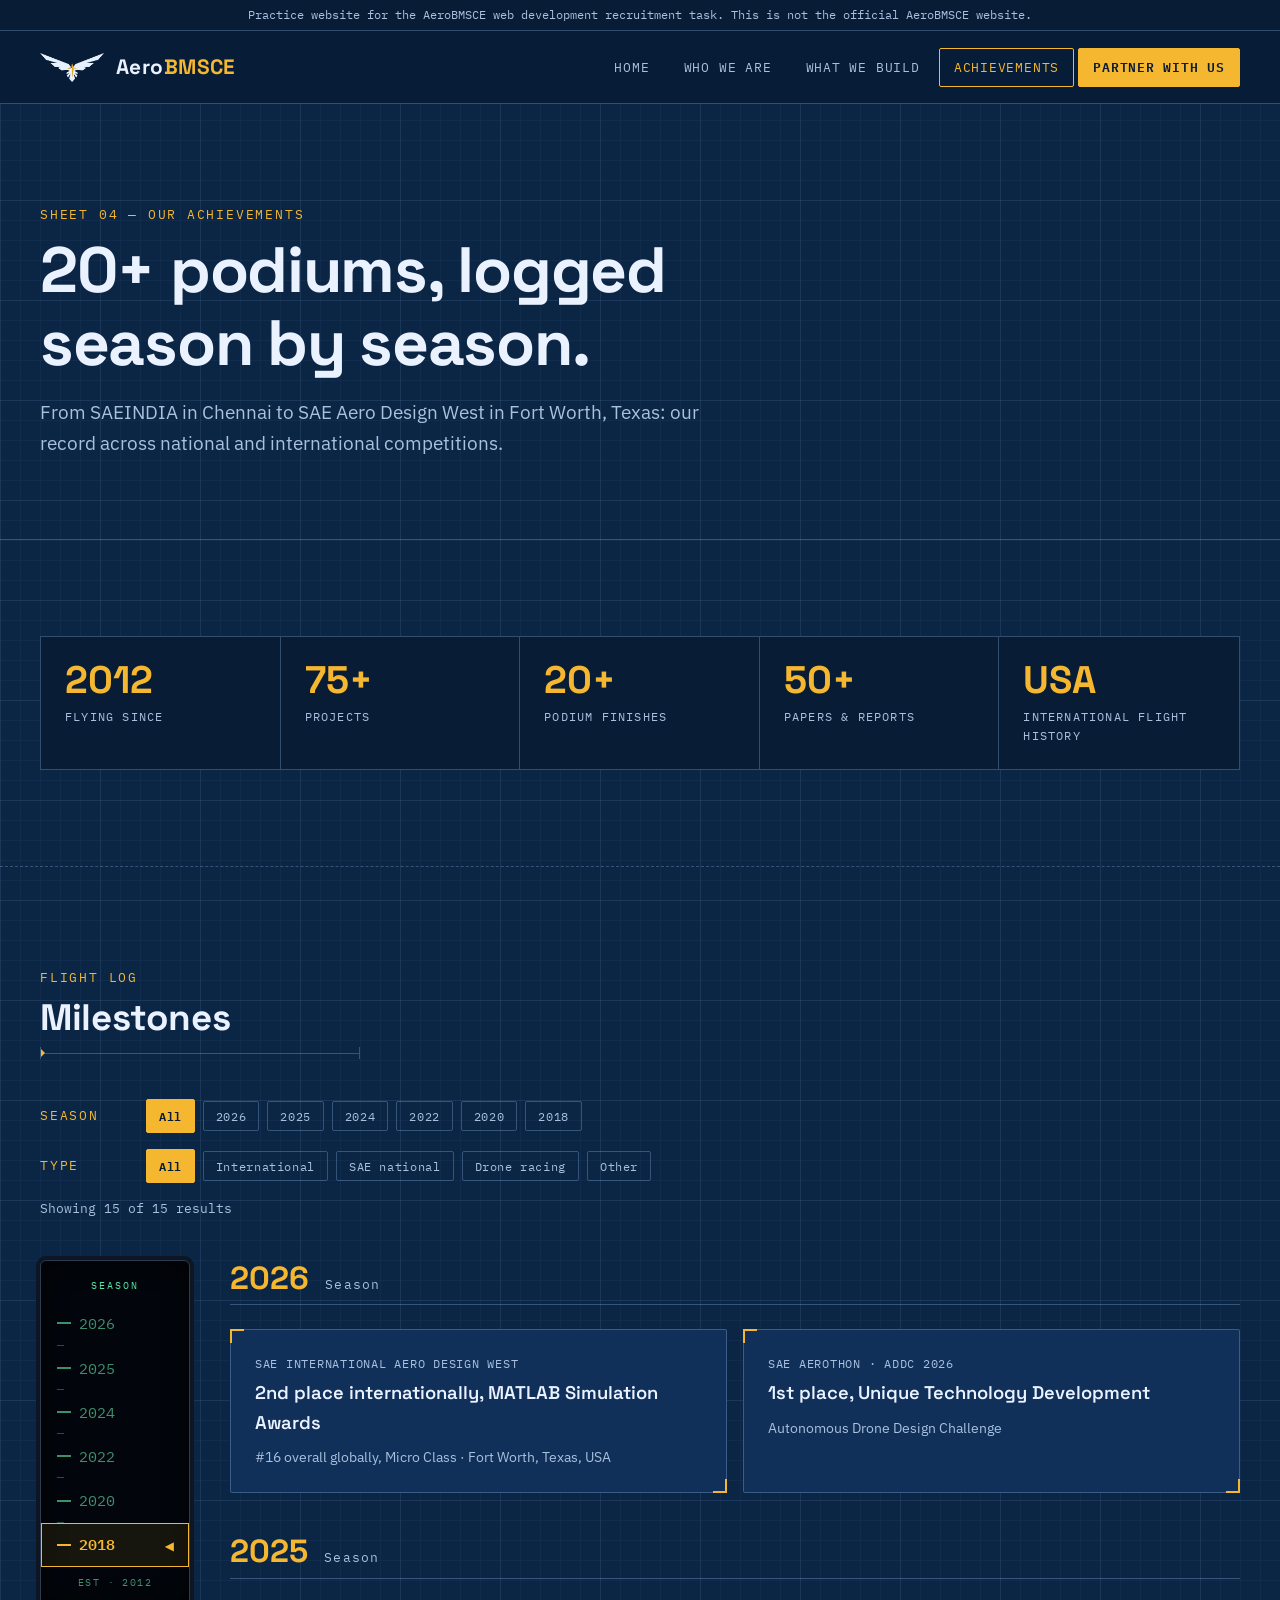
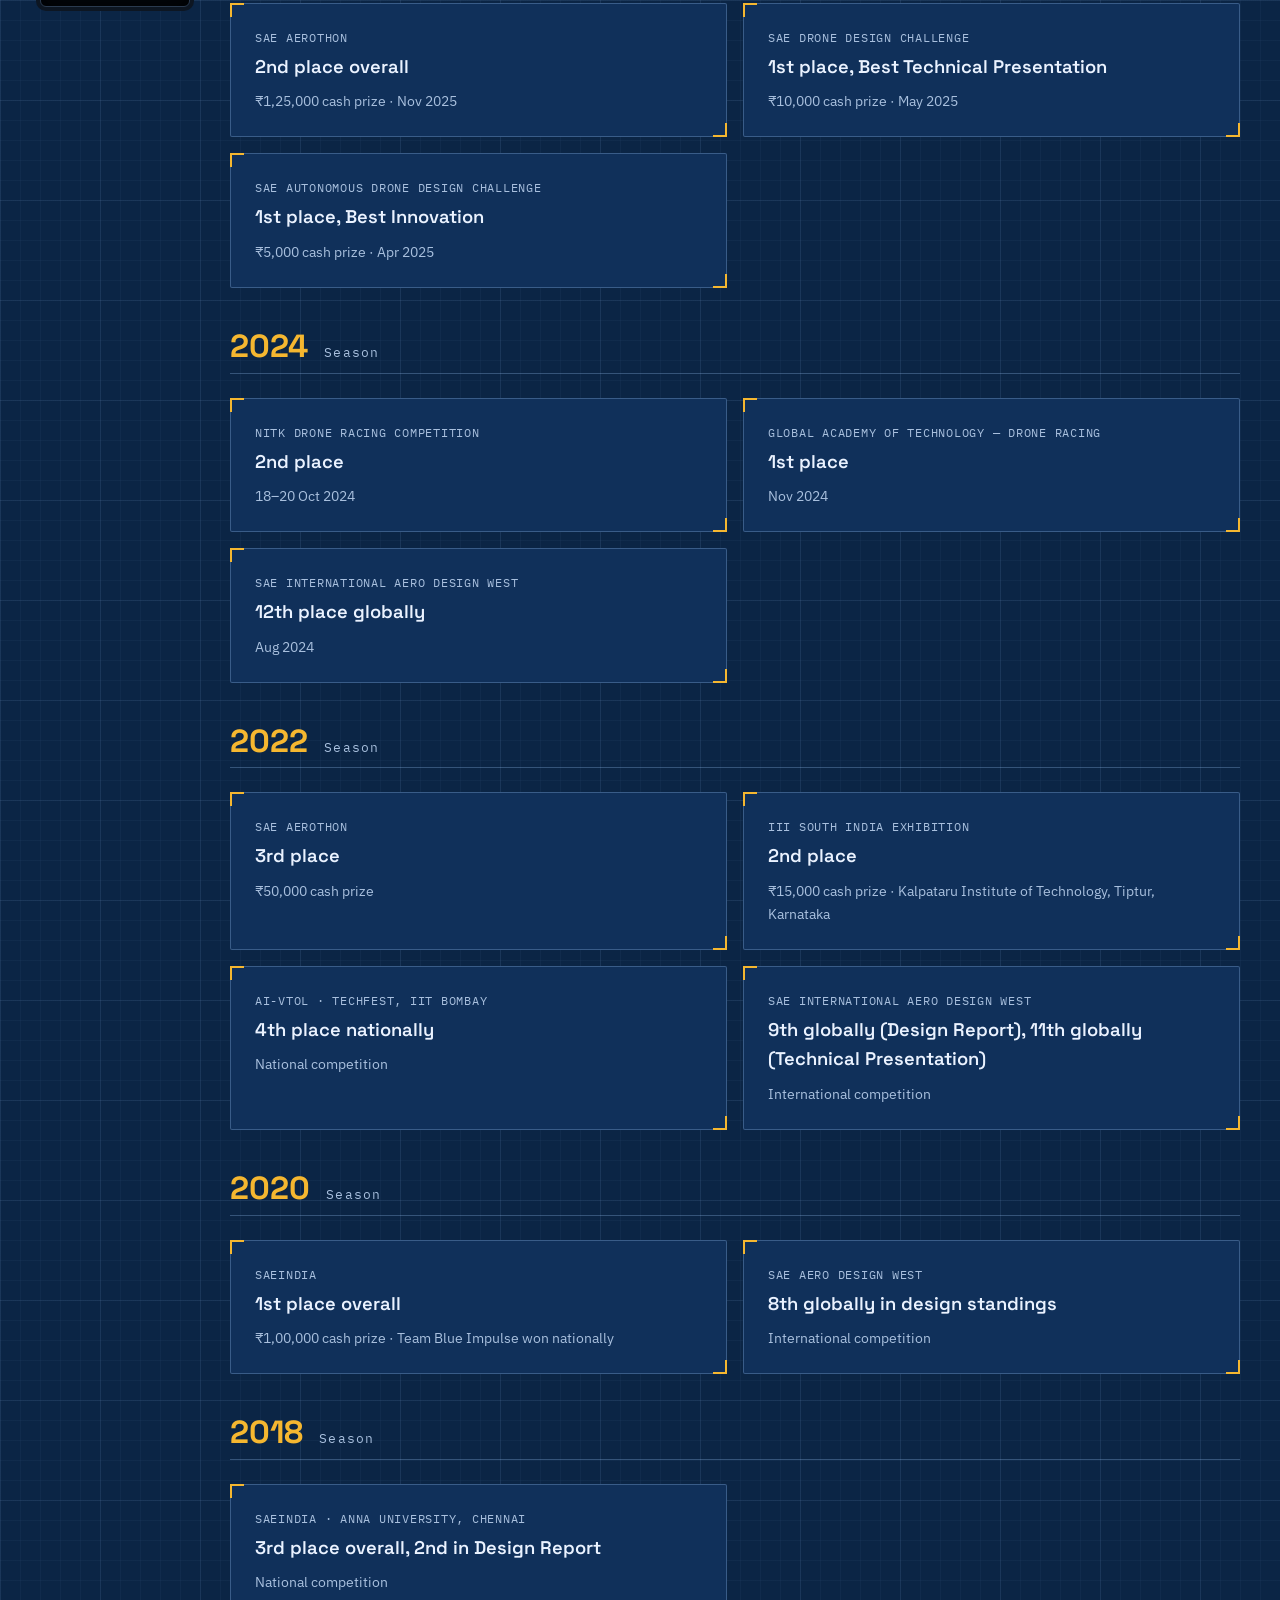
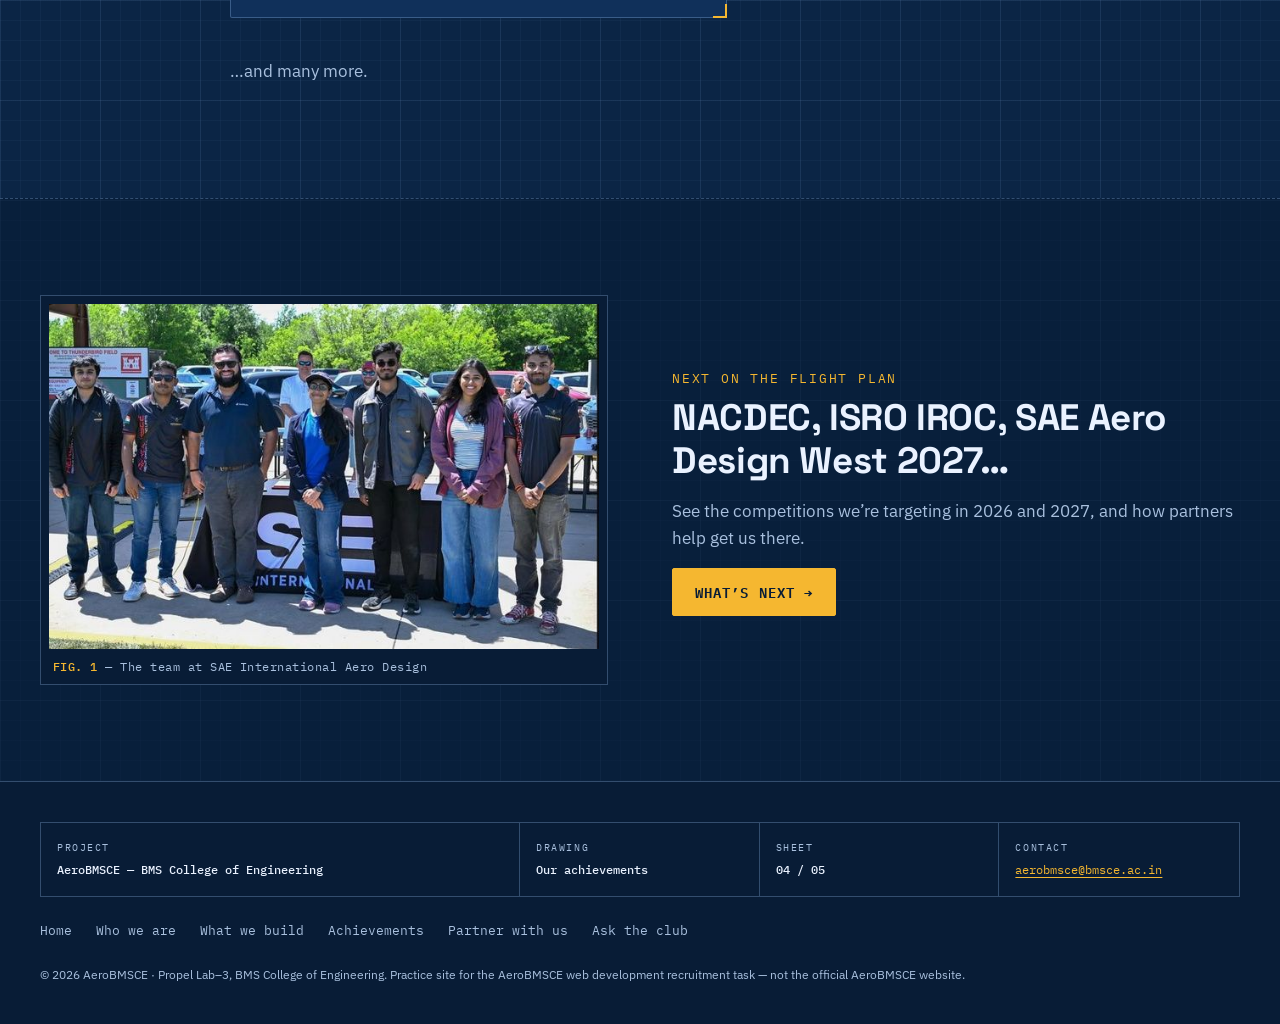
==== commit 11f857c2: "Add "Ask the club" Ground Control assistant to the home page - Client-side assistant (no backend): n" ====
--- a/achievements.html
+++ b/achievements.html
@@ -259,6 +259,7 @@
         <li><a href="what-we-build.html">What we build</a></li>
         <li><a href="achievements.html">Achievements</a></li>
         <li><a href="partner-with-us.html">Partner with us</a></li>
+        <li><a href="index.html#ask">Ask the club</a></li>
       </ul>
       <p class="footer-note">© <span id="year">2026</span> AeroBMSCE · Propel Lab–3, BMS College of Engineering. Practice site for the AeroBMSCE web development recruitment task — not the official AeroBMSCE website.</p>
     </div>
--- a/style.css
+++ b/style.css
@@ -416,6 +416,94 @@
 .contact-card { display: grid; grid-template-columns: 1.2fr 1fr; gap: var(--s5); align-items: center; }
 .contact-card img { max-width: min(360px, 100%); margin-inline: auto; }
 
+/* ---------- 14b. Ask the club: Ground Control assistant ---------- */
+.split-top { align-items: start; }
+
+.visually-hidden {
+  position: absolute; width: 1px; height: 1px; overflow: hidden;
+  clip: rect(0 0 0 0); white-space: nowrap;
+}
+
+.gc-legend { list-style: none; padding: 0; margin: var(--s4) 0; display: grid; gap: var(--s2); font-size: 0.9rem; color: var(--ink-dim); }
+.gc-meta { font-family: var(--font-mono); font-size: 0.8rem; color: var(--ink-dim); }
+
+/* the console itself: darker than the page, like a radio panel */
+.gc {
+  background: #06142a;
+  border: 1px solid var(--line);
+  border-radius: var(--radius);
+  display: flex; flex-direction: column;
+}
+.gc-head {
+  display: flex; justify-content: space-between; align-items: center; gap: var(--s3);
+  padding: 12px var(--s3);
+  border-bottom: 1px solid var(--line);
+  font-family: var(--font-mono); font-size: 0.75rem; letter-spacing: 0.08em;
+}
+.gc-title { display: flex; align-items: center; gap: var(--s2); text-transform: uppercase; color: var(--ink); }
+.gc-head a { color: var(--ink-dim); text-decoration: none; }
+.gc-head a:hover { color: var(--gold); }
+.gc-dot { width: 8px; height: 8px; border-radius: 50%; background: #57e3a3; box-shadow: 0 0 8px #57e3a3; }
+
+.gc-log {
+  position: relative;            /* so messages' offsetTop is measured from the log */
+  height: 360px; overflow-y: auto;
+  padding: var(--s3);
+  display: flex; flex-direction: column; gap: 12px;
+}
+.gc-msg { max-width: 88%; padding: 12px 14px; border-radius: var(--radius); font-size: 0.95rem; line-height: 1.5; }
+.gc-msg p { margin: 0; }
+.gc-msg p + p { margin-top: var(--s2); }
+.gc-msg-bot { align-self: flex-start; background: var(--panel); border: 1px solid var(--line); }
+.gc-msg-user { align-self: flex-end; background: var(--gold); color: var(--paper-deep); font-weight: 500; }
+.gc-msg a { color: var(--gold); }
+
+.gc-source { font-family: var(--font-mono); font-size: 0.72rem; color: var(--ink-dim); border-top: 1px dashed var(--line); padding-top: var(--s2); }
+.gc-source span { text-transform: uppercase; letter-spacing: 0.12em; color: var(--ink); margin-right: var(--s1); }
+.gc-source a { color: var(--ink-dim); }
+.gc-source a:hover { color: var(--gold); }
+
+/* status tags: is this answer published, or does it need confirming? */
+.gc-tag {
+  display: inline-block; margin-bottom: var(--s2);
+  font-family: var(--font-mono); font-size: 0.65rem; letter-spacing: 0.1em; text-transform: uppercase;
+  padding: 2px 8px; border: 1px solid;
+}
+.gc-tag-ok   { color: #57e3a3; border-color: rgba(87, 227, 163, 0.5); }
+.gc-tag-warn { color: var(--gold); border-color: rgba(245, 183, 48, 0.6); }
+.gc-legend .gc-tag { margin: 0 var(--s2) 0 0; }
+
+/* three blinking dots while "transmitting" */
+.gc-typing { display: flex; gap: 5px; padding: 14px; }
+.gc-typing span { width: 6px; height: 6px; border-radius: 50%; background: var(--ink-dim); animation: gc-blink 1s infinite; }
+.gc-typing span:nth-child(2) { animation-delay: .15s; }
+.gc-typing span:nth-child(3) { animation-delay: .3s; }
+@keyframes gc-blink { 0%, 100% { opacity: .25; } 50% { opacity: 1; } }
+
+.gc-chips { display: flex; flex-wrap: wrap; gap: var(--s2); padding: 0 var(--s3) var(--s3); }
+.gc-chip {
+  background: transparent; color: var(--ink);
+  border: 1px solid var(--line); border-radius: var(--radius);
+  padding: 8px 12px; font-family: var(--font-body); font-size: 0.85rem; cursor: pointer;
+}
+.gc-chip:hover { border-color: var(--gold); color: var(--gold); }
+
+.gc-form { display: none; border-top: 1px solid var(--line); }
+.gc.is-ready .gc-form { display: flex; }      /* only usable once the script has loaded */
+.gc-input {
+  flex: 1; min-width: 0;
+  background: transparent; border: 0; color: var(--ink);
+  padding: 14px var(--s3); font-family: var(--font-body); font-size: 0.95rem;
+}
+.gc-input::placeholder { color: var(--ink-dim); opacity: 0.7; }
+.gc-input:focus-visible { outline-offset: -3px; }
+.gc-send {
+  width: 56px; border: 0; cursor: pointer;
+  background: var(--gold); color: var(--paper-deep); font-size: 1.2rem; font-weight: 700;
+}
+.gc-send:hover { background: #ffd36e; }
+.gc-noscript { padding: var(--s3); margin: 0; font-size: 0.9rem; color: var(--ink-dim); }
+
 /* ---------- 15. Footer: drawing-sheet title block ---------- */
 .site-footer { border-top: 1px solid var(--line); background: var(--paper-deep); }
 .title-block {
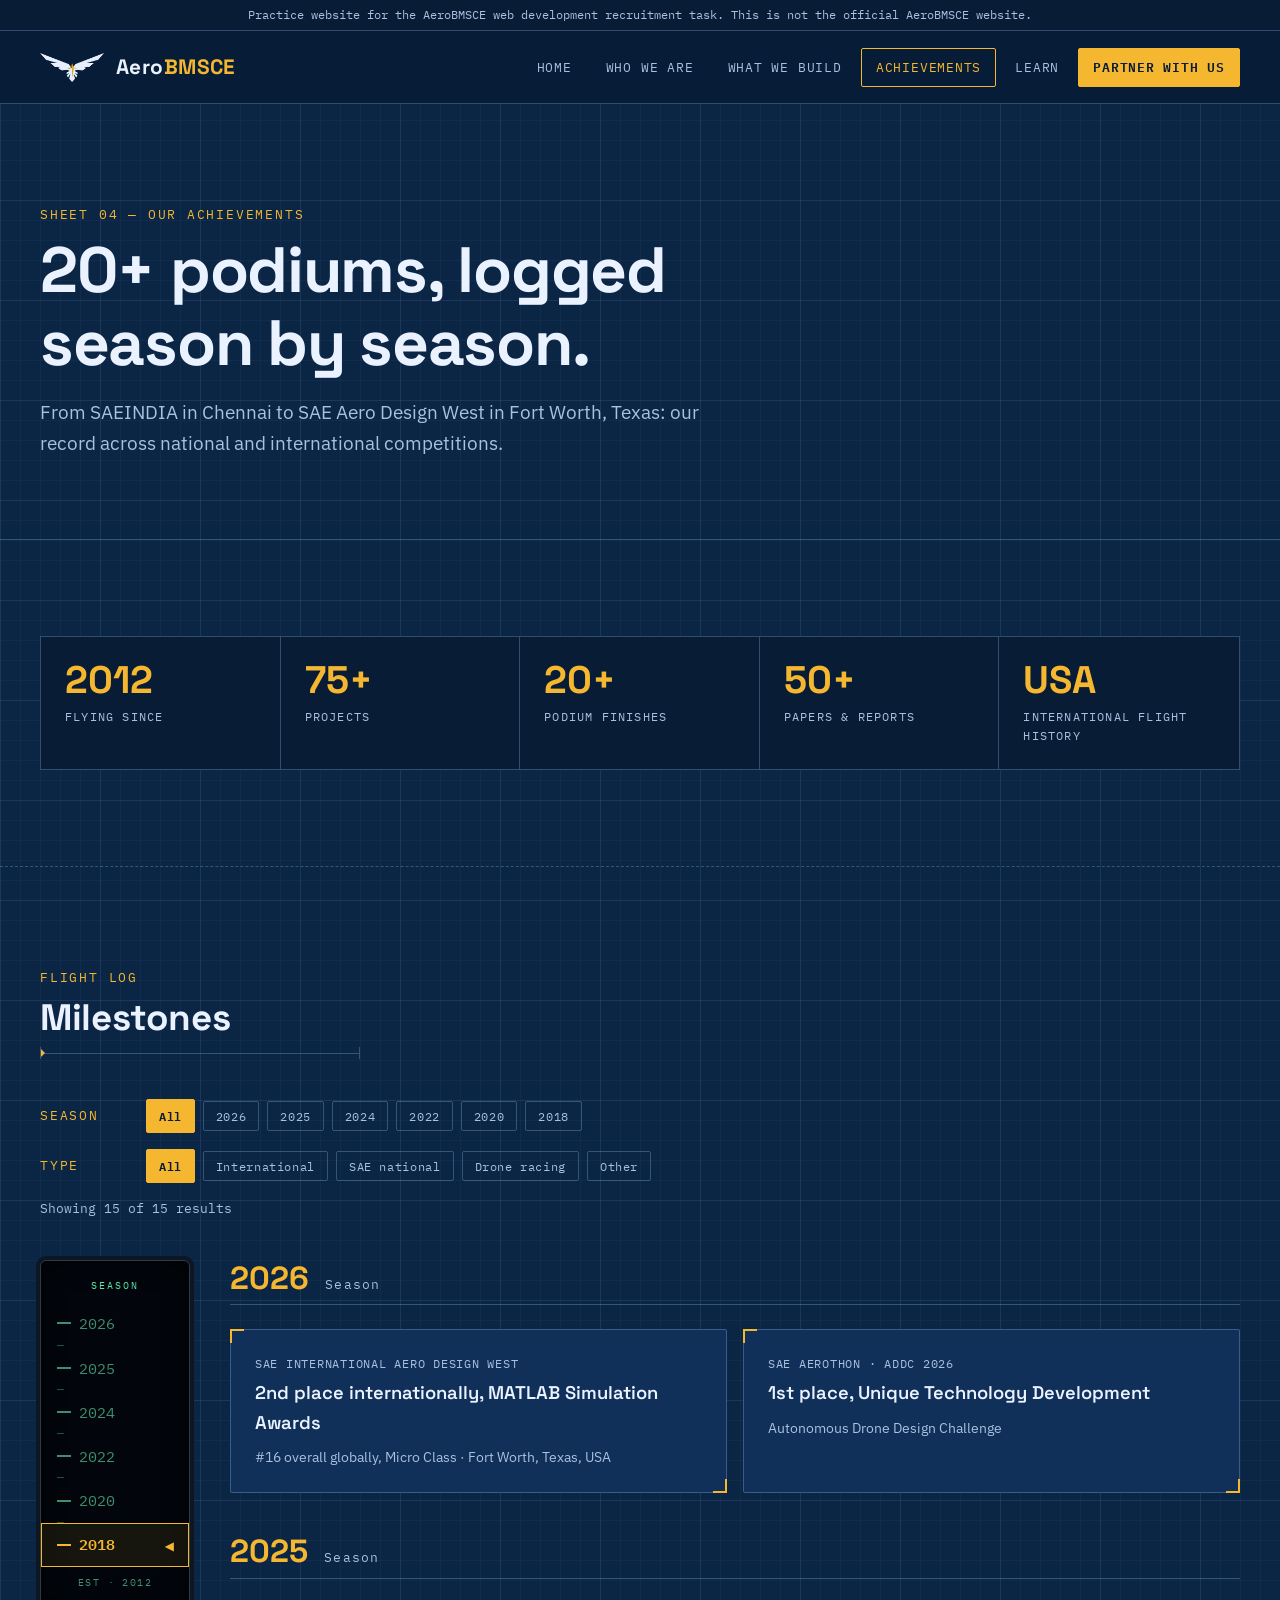
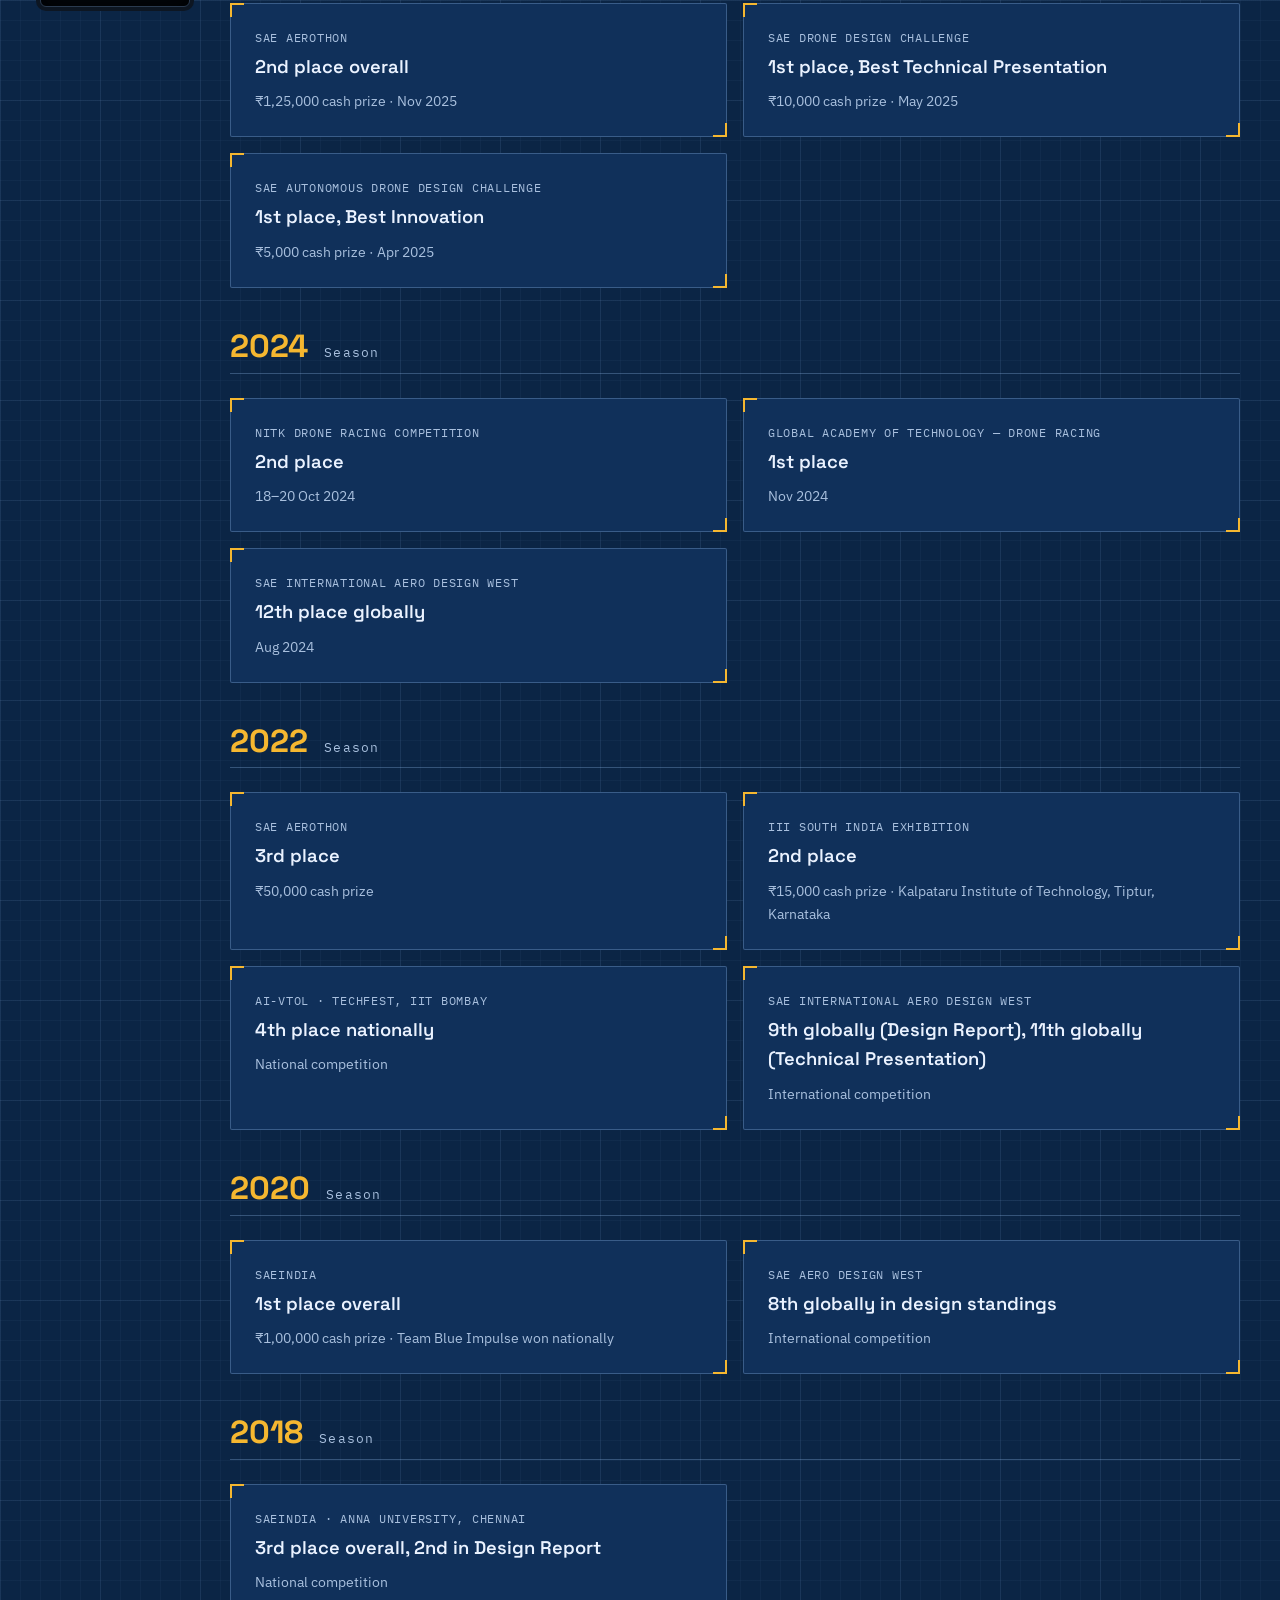
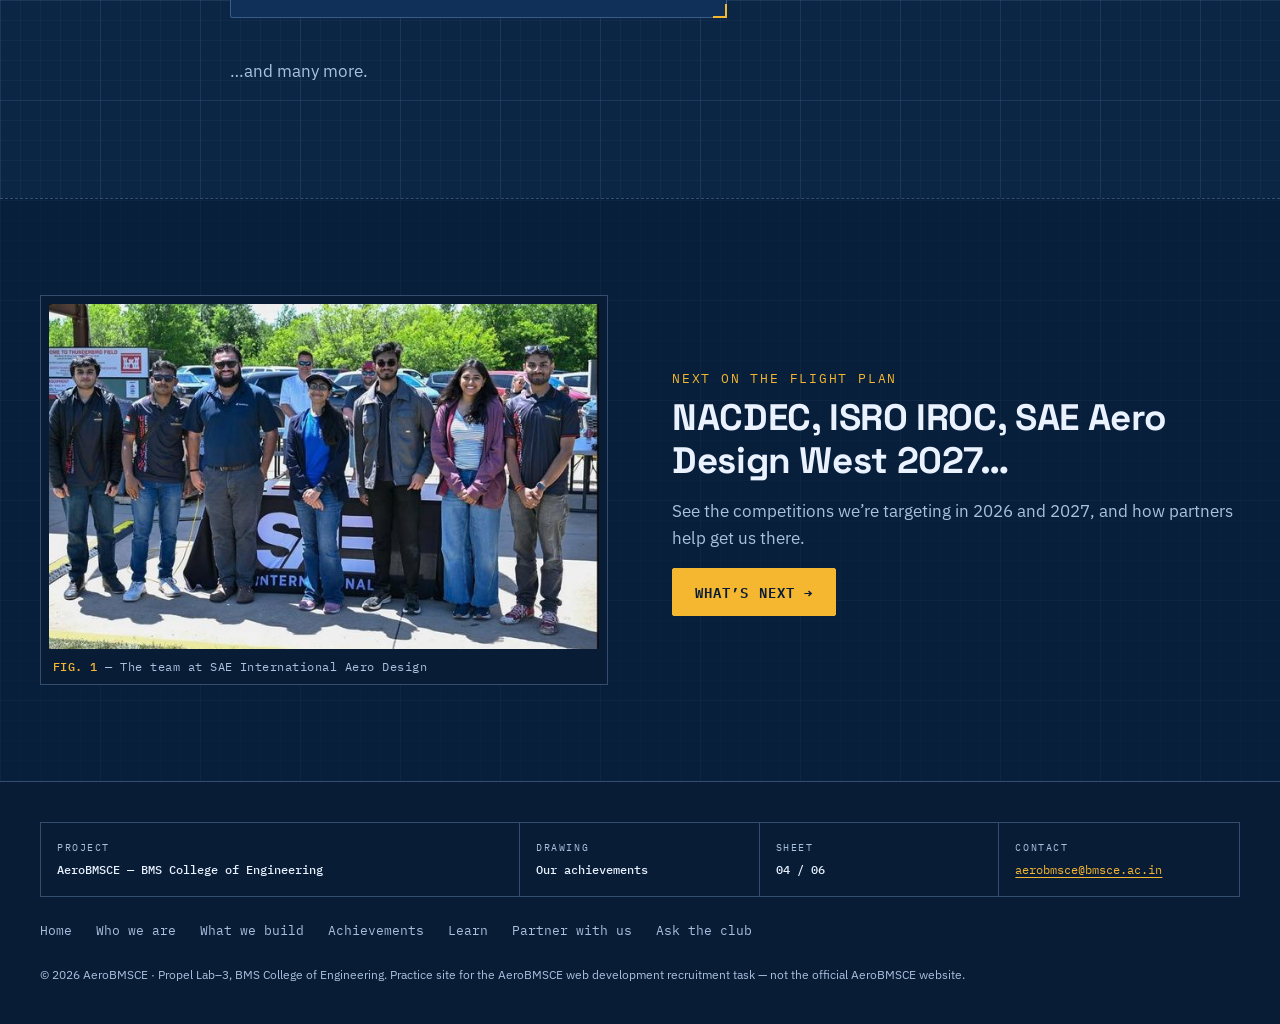
==== commit 017c1fb8: "Add learning path + AI tutor, project archive search and test-field strip - learn.html: six-waypoint" ====
--- a/achievements.html
+++ b/achievements.html
@@ -31,6 +31,7 @@
           <li><a href="who-we-are.html">Who we are</a></li>
           <li><a href="what-we-build.html">What we build</a></li>
           <li><a href="achievements.html" aria-current="page">Achievements</a></li>
+          <li><a href="learn.html">Learn</a></li>
           <li class="nav-cta"><a href="partner-with-us.html">Partner with us</a></li>
         </ul>
       </nav>
@@ -250,7 +251,7 @@
       <div class="title-block">
         <div><small>PROJECT</small><strong>AeroBMSCE — BMS College of Engineering</strong></div>
         <div><small>DRAWING</small><strong>Our achievements</strong></div>
-        <div><small>SHEET</small><strong>04 / 05</strong></div>
+        <div><small>SHEET</small><strong>04 / 06</strong></div>
         <div><small>CONTACT</small><a href="mailto:aerobmsce@bmsce.ac.in">aerobmsce@bmsce.ac.in</a></div>
       </div>
       <ul class="footer-links">
@@ -258,6 +259,7 @@
         <li><a href="who-we-are.html">Who we are</a></li>
         <li><a href="what-we-build.html">What we build</a></li>
         <li><a href="achievements.html">Achievements</a></li>
+        <li><a href="learn.html">Learn</a></li>
         <li><a href="partner-with-us.html">Partner with us</a></li>
         <li><a href="index.html#ask">Ask the club</a></li>
       </ul>
--- a/style.css
+++ b/style.css
@@ -459,7 +459,7 @@
 .gc-msg a { color: var(--gold); }
 
 .gc-source { font-family: var(--font-mono); font-size: 0.72rem; color: var(--ink-dim); border-top: 1px dashed var(--line); padding-top: var(--s2); }
-.gc-source span { text-transform: uppercase; letter-spacing: 0.12em; color: var(--ink); margin-right: var(--s1); }
+.gc-source-label { text-transform: uppercase; letter-spacing: 0.12em; color: var(--ink); margin-right: var(--s1); }
 .gc-source a { color: var(--ink-dim); }
 .gc-source a:hover { color: var(--gold); }
 
@@ -503,6 +503,120 @@
 }
 .gc-send:hover { background: #ffd36e; }
 .gc-noscript { padding: var(--s3); margin: 0; font-size: 0.9rem; color: var(--ink-dim); }
+
+/* tutor answer actions ("Open in notes" / "Flag for a senior") */
+.gc-actions { display: flex; flex-wrap: wrap; gap: var(--s3); font-family: var(--font-mono); font-size: 0.75rem; }
+.gc-link {
+  background: none; border: 0; padding: 0; cursor: pointer;
+  font: inherit; color: var(--gold); text-decoration: underline; text-underline-offset: 3px;
+}
+
+/* ---------- 14c. Test-field strip (home page) ---------- */
+.field-strip {
+  background: #050f1f;
+  border-bottom: 1px solid var(--line);
+  font-family: var(--font-mono); font-size: 0.75rem; color: var(--ink-dim);
+  padding: var(--s2) 0;
+}
+.field-row { display: flex; flex-wrap: wrap; align-items: center; gap: var(--s2) var(--s4); }
+.field-row b { color: var(--gold); font-weight: 500; }
+.field-name { text-transform: uppercase; letter-spacing: 0.12em; color: var(--ink); }
+.field-status { display: inline-flex; align-items: center; gap: 6px; color: var(--ink); }
+.field-dot { width: 8px; height: 8px; border-radius: 50%; background: var(--ink-dim); }
+.field-status[data-level="good"]     .field-dot { background: #57e3a3; box-shadow: 0 0 6px #57e3a3; }
+.field-status[data-level="marginal"] .field-dot { background: var(--gold); }
+.field-status[data-level="no"]       .field-dot { background: #ff6b6b; }
+.field-status[data-level="good"]     { color: #57e3a3; }
+.field-status[data-level="no"]       { color: #ff8a8a; }
+.field-credit { margin-left: auto; }
+.field-credit a { color: var(--ink-dim); }
+.field-summary { display: flex; gap: var(--s3); margin-top: var(--s1); font-family: var(--font-body); font-size: 0.85rem; color: var(--ink); }
+.field-ai { font-family: var(--font-mono); font-size: 0.7rem; text-transform: uppercase; letter-spacing: 0.1em; color: var(--ink-dim); white-space: nowrap; padding-top: 2px; }
+
+/* ---------- 14d. Learning path ---------- */
+.route-section { padding-bottom: var(--s5); }
+.route {
+  list-style: none; margin: 0; padding: 0;
+  display: grid; grid-template-columns: repeat(6, 1fr); gap: var(--s3);
+  position: relative;
+}
+.route::before {                 /* dashed flight path joining the waypoints */
+  content: ""; position: absolute; left: 8px; right: 0; top: 9px;
+  border-top: 1px dashed var(--gold); opacity: 0.6;
+}
+.route-stop a { display: block; position: relative; text-decoration: none; color: var(--ink); padding-top: 34px; }
+.route-diamond {
+  position: absolute; top: 0; left: 0;
+  width: 18px; height: 18px; transform: rotate(45deg);
+  background: var(--paper); border: 1.5px solid var(--gold);
+}
+.route-stop.is-complete .route-diamond { background: var(--gold); }
+.route-stop.is-current .route-diamond { box-shadow: 0 0 0 4px var(--gold-soft); }
+.route-code { display: block; font-family: var(--font-mono); font-size: 0.7rem; color: var(--ink-dim); letter-spacing: 0.08em; }
+.route-title { display: block; font-family: var(--font-head); font-weight: 600; font-size: 1.05rem; margin: 2px 0 var(--s1); }
+.route-summary { display: block; font-size: 0.85rem; color: var(--ink-dim); line-height: 1.45; }
+.route-stop a:hover .route-title,
+.route-stop.is-current .route-title { color: var(--gold); }
+
+.learn-layout { display: grid; grid-template-columns: minmax(0, 1.6fr) minmax(0, 1fr); gap: var(--s5); align-items: start; }
+.tutor { position: sticky; top: 96px; }
+.tutor .gc-log { height: 420px; }
+.tutor .gc-form { display: none; }
+.tutor.is-ready .gc-form { display: flex; }
+
+.wpt-head { margin-bottom: var(--s4); }
+.wpt-head h2 { margin-bottom: var(--s2); }
+.wpt-notes { display: grid; gap: var(--s3); }
+.note { scroll-margin-top: 110px; transition: box-shadow .3s; }
+.note p { color: var(--ink); }
+.note.is-highlight { box-shadow: 0 0 0 2px var(--gold); }
+.note-source { font-family: var(--font-mono); font-size: 0.72rem; color: var(--ink-dim); border-top: 1px dashed var(--line); padding-top: var(--s2); margin-top: var(--s3); }
+.note-source a { color: var(--ink-dim); }
+.note-source a:hover { color: var(--gold); }
+
+.quiz { margin-top: var(--s5); border: 1px solid var(--line); background: var(--paper-deep); padding: var(--s4); }
+.quiz-head { display: flex; justify-content: space-between; align-items: baseline; gap: var(--s3); margin-bottom: var(--s3); }
+.quiz-head h3 { margin: 0; }
+.quiz-score { font-family: var(--font-mono); font-size: 0.8rem; color: var(--gold); }
+.quiz-q { padding: var(--s3) 0; border-top: 1px dashed var(--line); }
+.quiz-question { margin-bottom: var(--s2); }
+.quiz-options { display: grid; grid-template-columns: 1fr 1fr; gap: var(--s2); }
+.quiz-option {
+  text-align: left; cursor: pointer;
+  background: var(--panel); color: var(--ink);
+  border: 1px solid var(--line); border-radius: var(--radius);
+  padding: 10px 12px; font-family: var(--font-body); font-size: 0.92rem;
+}
+.quiz-option:hover:not(:disabled) { border-color: var(--gold); }
+.quiz-option:disabled { cursor: default; opacity: 0.6; }
+.quiz-option.is-correct { opacity: 1; border-color: #57e3a3; background: rgba(87, 227, 163, 0.12); }
+.quiz-option.is-wrong { opacity: 1; border-color: #ff6b6b; background: rgba(255, 107, 107, 0.12); }
+.quiz-explain { margin: var(--s2) 0 0; font-size: 0.9rem; color: var(--ink-dim); }
+.quiz-retry { margin-top: var(--s3); }
+.wpt-nav { display: flex; justify-content: space-between; gap: var(--s3); flex-wrap: wrap; margin-top: var(--s5); }
+
+/* ---------- 14e. Project archive ---------- */
+.archive-search { display: flex; max-width: 640px; margin-top: var(--s4); border: 1px solid var(--line); background: #06142a; }
+.archive-input {
+  flex: 1; min-width: 0; background: transparent; border: 0; color: var(--ink);
+  padding: 14px var(--s3); font-family: var(--font-body); font-size: 0.95rem;
+}
+.archive-input::placeholder { color: var(--ink-dim); opacity: 0.7; }
+.archive-search .btn { border-radius: 0; }
+.archive-examples { padding: var(--s3) 0 0; }
+.archive-answer { min-height: 1.6em; margin: var(--s3) 0 var(--s4); color: var(--ink); }
+.archive-answer .gc-tag { margin: 0 var(--s2) 0 0; }
+.archive-grid { display: grid; grid-template-columns: repeat(3, minmax(0, 1fr)); gap: var(--s4); }
+.archive-card { border: 1px solid var(--line); padding: var(--s4); display: flex; flex-direction: column; }
+.archive-meta { display: flex; justify-content: space-between; font-family: var(--font-mono); font-size: 0.72rem; color: var(--ink-dim); text-transform: uppercase; letter-spacing: 0.08em; }
+.archive-icon { margin: var(--s3) auto; width: 120px; border-bottom: 1px dashed var(--gold); padding-bottom: var(--s2); }
+.archive-icon svg { width: 120px; height: 30px; fill: none; stroke: var(--ink); stroke-width: 1.2; }
+.archive-card h3 { margin-bottom: var(--s3); }
+.archive-card dl { display: grid; grid-template-columns: 70px 1fr; gap: var(--s1) var(--s3); margin: 0 0 var(--s3); font-size: 0.88rem; }
+.archive-card dt { font-family: var(--font-mono); font-size: 0.72rem; color: var(--ink-dim); padding-top: 2px; }
+.archive-card dd { margin: 0; }
+.archive-result { color: var(--gold); }
+.archive-card .gc-source { margin-top: auto; }
 
 /* ---------- 15. Footer: drawing-sheet title block ---------- */
 .site-footer { border-top: 1px solid var(--line); background: var(--paper-deep); }
@@ -530,7 +644,8 @@
   .stat:nth-child(n+4) { border-top: 1px solid var(--line); }
 }
 
-@media (max-width: 900px) {
+/* six nav links no longer fit beside the logo below this width */
+@media (max-width: 1080px) {
   .nav-toggle { display: block; }
   .site-nav {
     position: absolute; top: 100%; left: calc(-1 * var(--s4)); right: calc(-1 * var(--s4));
@@ -538,6 +653,15 @@
   }
   .site-nav.is-open { display: block; }
   .nav-list { flex-direction: column; padding: var(--s3) var(--s4); }
+  .route { grid-template-columns: repeat(3, 1fr); row-gap: var(--s5); }
+  .route::before { display: none; }
+  .archive-grid { grid-template-columns: repeat(2, minmax(0, 1fr)); }
+}
+
+@media (max-width: 900px) {
+  .learn-layout { grid-template-columns: minmax(0, 1fr); }
+  .tutor { position: static; }
+  .field-credit { margin-left: 0; }
 
   /* minmax(0, 1fr): a plain 1fr column refuses to shrink below its widest content */
   .split, .home-hero .split, .contact-card, .timeline-layout { grid-template-columns: minmax(0, 1fr); }
@@ -552,6 +676,9 @@
   body { font-size: 16px; }
   .grid-2, .grid-3, .grid-4, .milestones, .photo-grid, .stats, .stats.stats-2 { grid-template-columns: 1fr; }
   .title-block a { overflow-wrap: anywhere; }
+  .route { grid-template-columns: 1fr 1fr; }
+  .archive-grid, .quiz-options { grid-template-columns: minmax(0, 1fr); }
+  .field-summary { flex-direction: column; gap: 2px; }
   .photo-grid .wide { grid-column: auto; }
   .logo-wall { grid-template-columns: repeat(2, 1fr); }
   .stat { border-right: 0; border-top: 1px solid var(--line); }
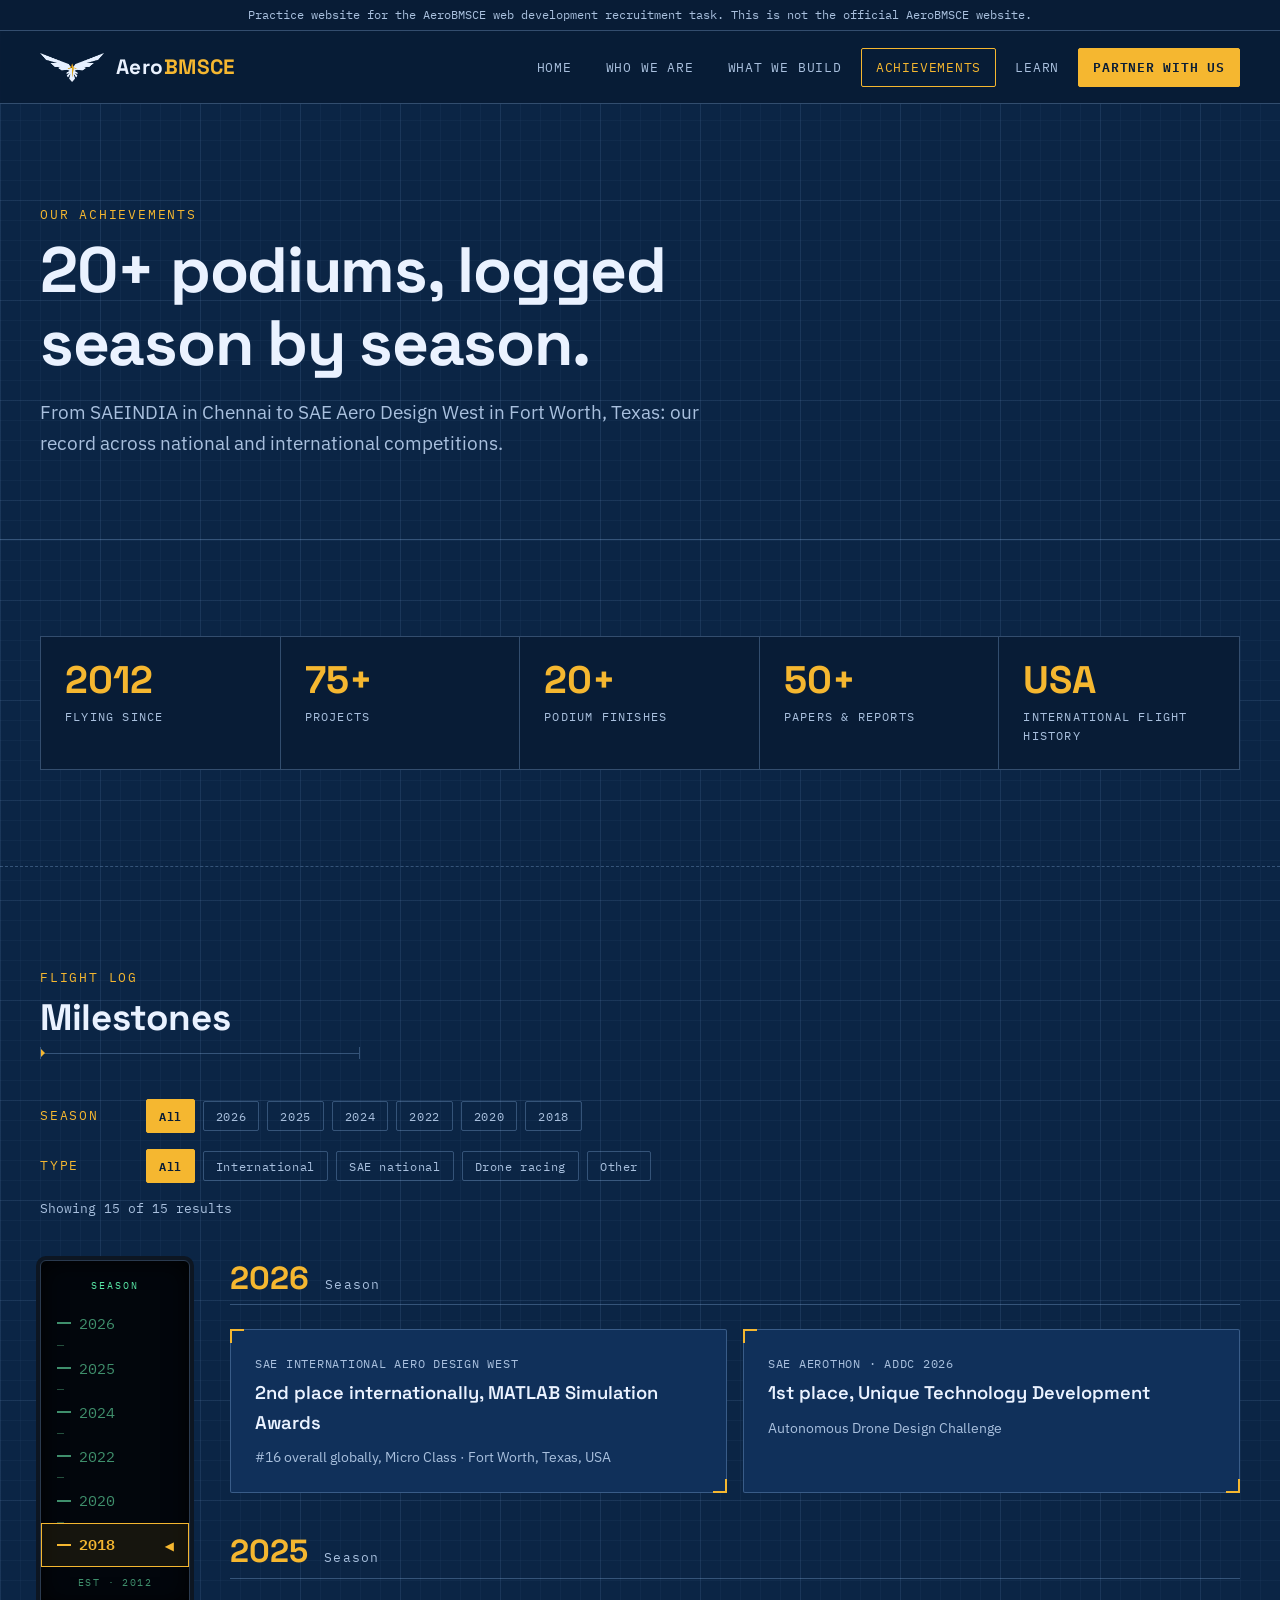
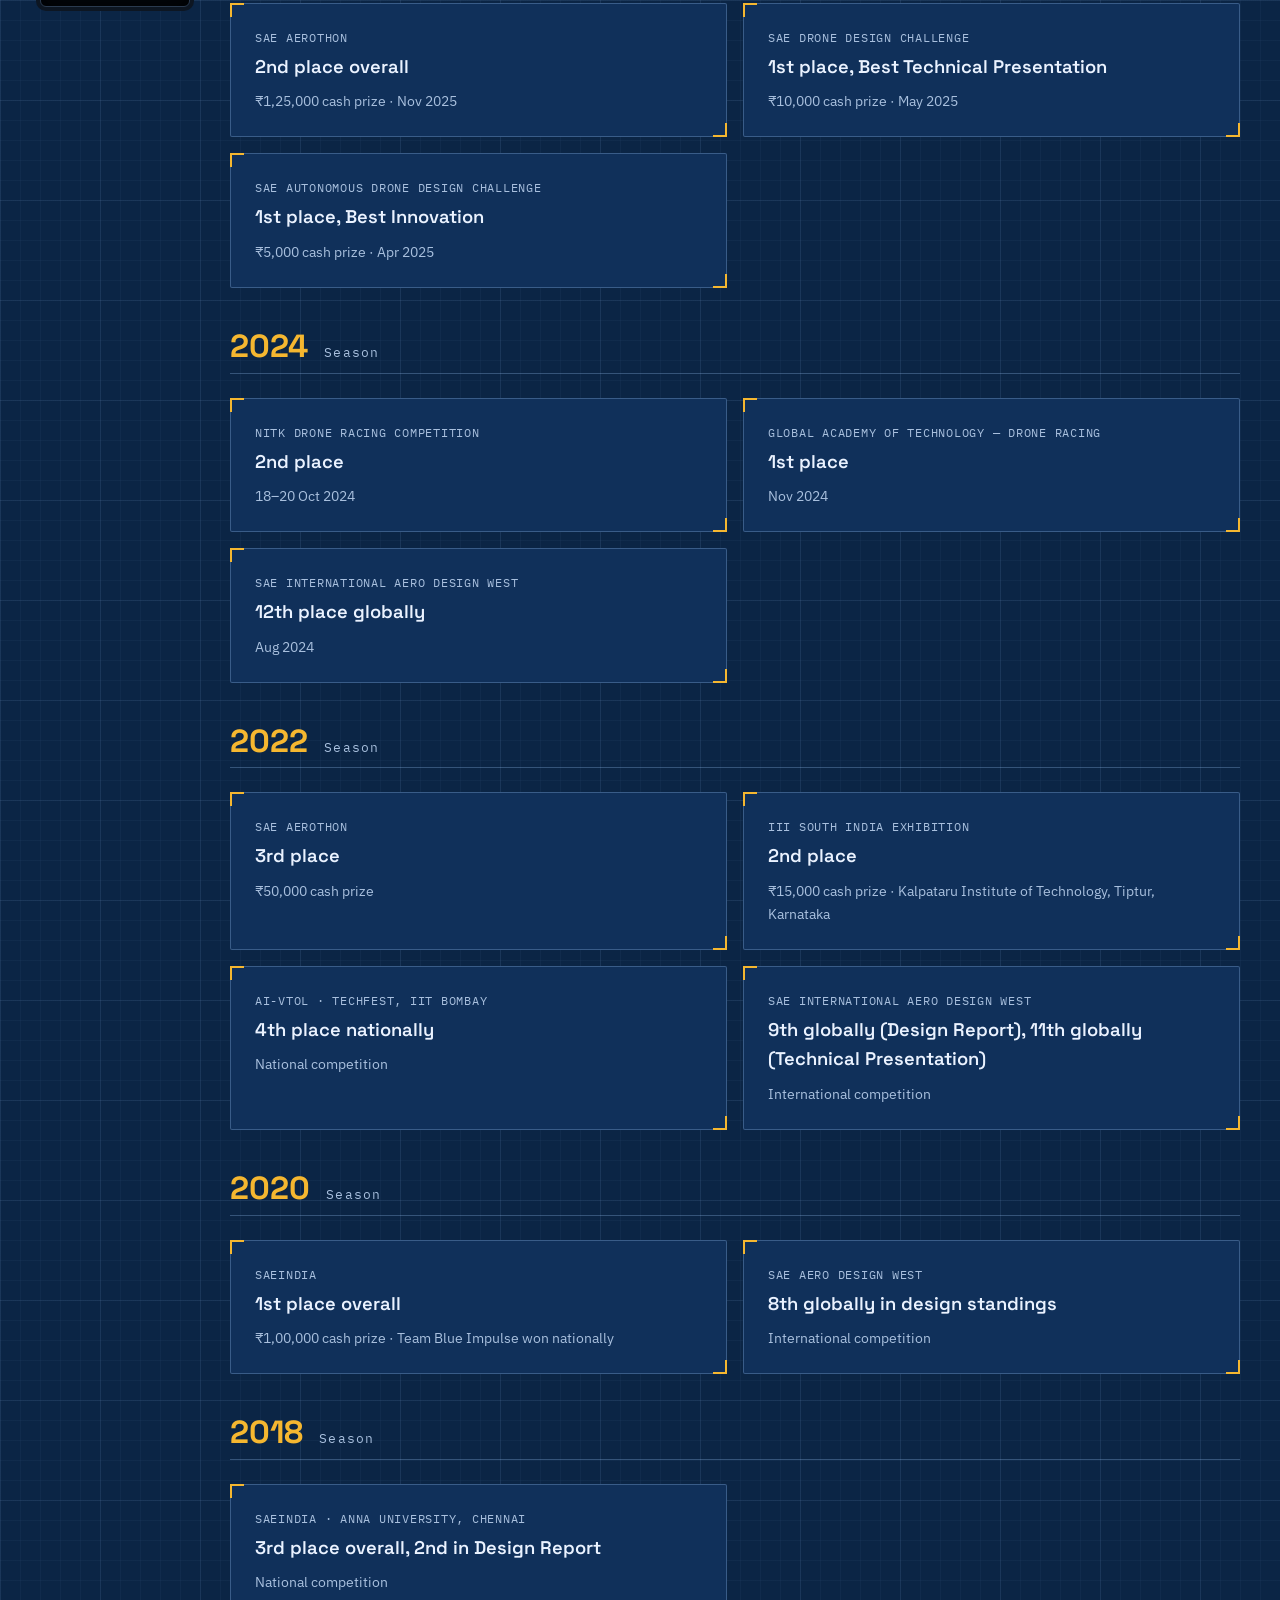
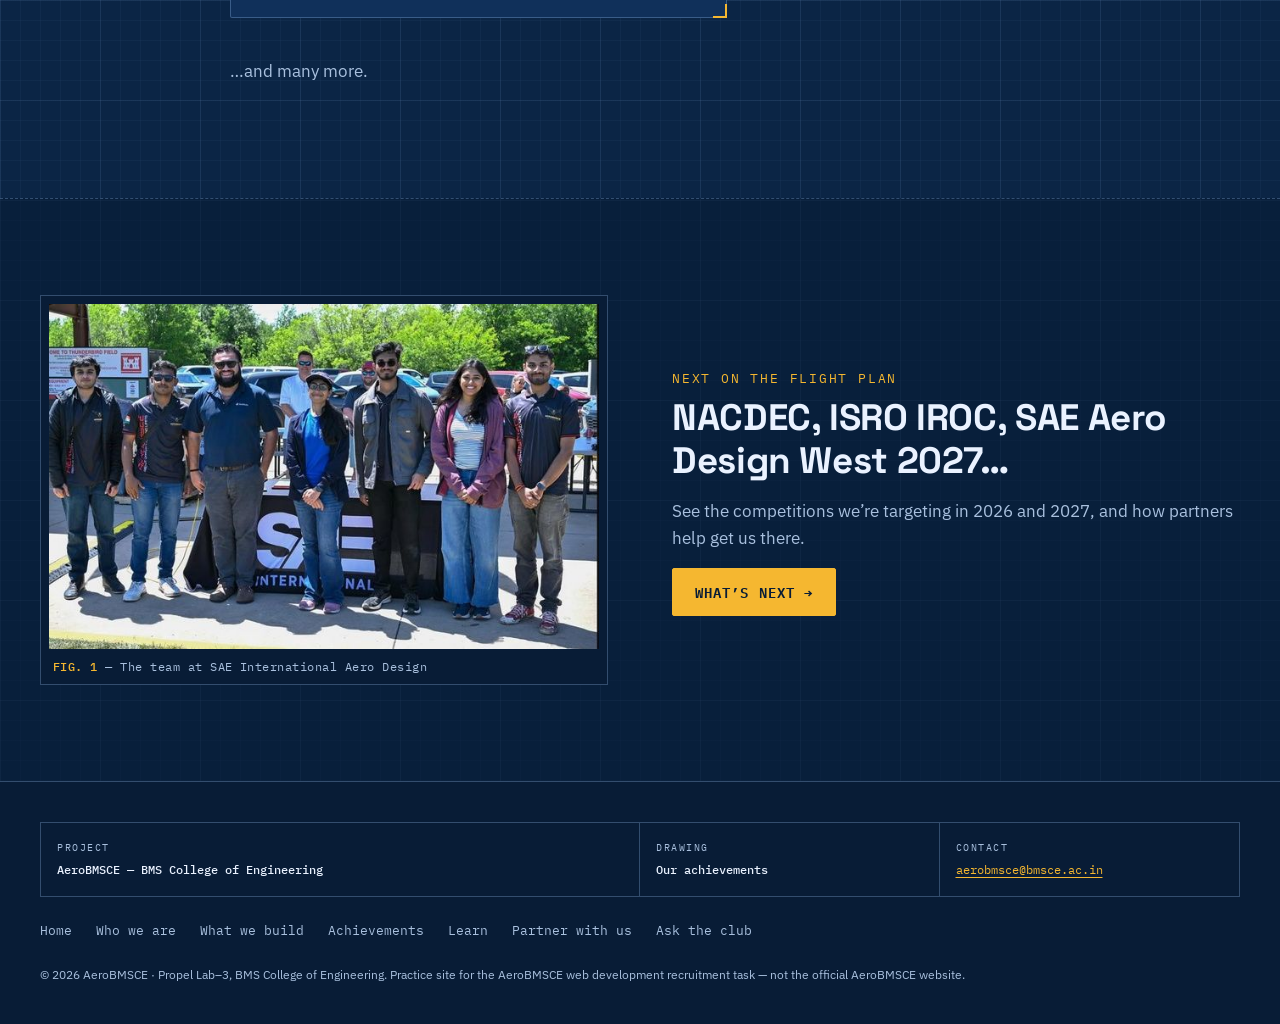
==== commit c8e11335: "Save README edits and remove sheet numbering - README: author's edits (observable flaws, reasons for" ====
--- a/achievements.html
+++ b/achievements.html
@@ -42,14 +42,14 @@
 
     <section class="page-hero">
       <div class="container">
-        <span class="label">Sheet 04 — Our achievements</span>
+        <span class="label">Our achievements</span>
         <h1>20+ podiums, logged season by season.</h1>
         <p class="lead">From SAEINDIA in Chennai to SAE Aero Design West in Fort Worth, Texas: our record across national and international competitions.</p>
       </div>
     </section>
 
     <!-- ===== Credibility summary ===== -->
-    <section class="section">
+    <section id="summary" class="section">
       <div class="container">
         <div class="stats">
           <div class="stat"><div class="stat-value">2012</div><div class="stat-label">Flying since</div></div>
@@ -62,7 +62,7 @@
     </section>
 
     <!-- ===== Flight log: filters + timeline ===== -->
-    <section class="section" aria-labelledby="log-title">
+    <section id="milestones" class="section" aria-labelledby="log-title">
       <div class="container">
         <div class="dim-heading">
           <span class="label">Flight log</span>
@@ -229,7 +229,7 @@
     </section>
 
     <!-- ===== Photo + CTA ===== -->
-    <section class="section band">
+    <section id="next" class="section band">
       <div class="container split">
         <figure class="figure">
           <img src="images/photo3.jpg" alt="AeroBMSCE members standing behind an SAE International banner" width="648" height="407" loading="lazy">
@@ -251,7 +251,6 @@
       <div class="title-block">
         <div><small>PROJECT</small><strong>AeroBMSCE — BMS College of Engineering</strong></div>
         <div><small>DRAWING</small><strong>Our achievements</strong></div>
-        <div><small>SHEET</small><strong>04 / 06</strong></div>
         <div><small>CONTACT</small><a href="mailto:aerobmsce@bmsce.ac.in">aerobmsce@bmsce.ac.in</a></div>
       </div>
       <ul class="footer-links">
--- a/style.css
+++ b/style.css
@@ -1,8 +1,8 @@
 /* =========================================================
    AeroBMSCE — "Blueprint" design system
-   Every page is treated as a sheet in one engineering drawing
-   set: grid paper background, dimension-line headings, and a
-   title block in the footer. Gold comes from the club logo.
+   The site borrows from engineering drawings: grid paper
+   background, dimension-line headings, and a title block in
+   the footer. Gold comes from the club logo.
    ========================================================= */
 
 /* ---------- 1. Design tokens ---------- */
@@ -35,9 +35,12 @@
 /* ---------- 2. Base ---------- */
 *, *::before, *::after { box-sizing: border-box; }
 
-html { scroll-behavior: smooth; }
+/* Smooth scrolling is switched on by script.js only after the page has
+   loaded and landed on any #anchor; animating the browser's own initial
+   anchor jump made it overshoot while web fonts were still loading. */
+html.smooth-scroll { scroll-behavior: smooth; }
 @media (prefers-reduced-motion: reduce) {
-  html { scroll-behavior: auto; }
+  html.smooth-scroll { scroll-behavior: auto; }
   *, *::before, *::after { transition: none !important; animation: none !important; }
 }
 
@@ -618,11 +621,62 @@
 .archive-result { color: var(--gold); }
 .archive-card .gc-source { margin-top: auto; }
 
+/* ---------- 14f. Site navigator ("Where do you want to go?") ---------- */
+.nav-ai-launcher {
+  position: fixed; right: var(--s4); bottom: var(--s4); z-index: 60;
+  display: flex; align-items: center; gap: 12px;
+  padding: 10px 18px 10px 12px;
+  background: var(--paper-deep); color: var(--ink);
+  border: 1px solid var(--gold); border-radius: 999px;
+  box-shadow: 0 10px 30px rgba(0, 0, 0, 0.45);
+  cursor: pointer; text-align: left;
+}
+.nav-ai-launcher:hover { background: var(--panel); }
+.nav-ai-launcher[hidden] { display: none; }
+.nav-ai-icon { width: 30px; height: 30px; flex: none; fill: none; stroke: var(--gold); stroke-width: 1.6; }
+.nav-ai-icon path { fill: var(--gold); }
+.nav-ai-text { font-family: var(--font-head); font-weight: 600; font-size: 0.95rem; line-height: 1.2; }
+.nav-ai-text small { display: block; font-family: var(--font-mono); font-weight: 400; font-size: 0.7rem; color: var(--gold); letter-spacing: 0.08em; text-transform: uppercase; }
+
+.nav-ai-panel {
+  position: fixed; right: var(--s4); bottom: 92px; z-index: 61;
+  width: min(420px, calc(100vw - 2 * var(--s4)));
+  max-height: calc(100vh - 140px); overflow-y: auto;
+  background: #06142a; border: 1px solid var(--line); border-radius: var(--radius);
+  box-shadow: 0 20px 50px rgba(0, 0, 0, 0.55);
+}
+.nav-ai-panel[hidden] { display: none; }
+.nav-ai-close { background: none; border: 0; color: var(--ink-dim); font-size: 1.4rem; line-height: 1; cursor: pointer; padding: 0 4px; }
+.nav-ai-close:hover { color: var(--gold); }
+.nav-ai-body { padding: var(--s3); }
+.nav-ai-msg { font-size: 0.9rem; color: var(--ink-dim); margin-bottom: var(--s3); }
+.nav-ai-msg .gc-tag { margin: 0 var(--s1) 0 0; }
+.nav-ai-form { display: flex; border: 1px solid var(--line); margin-bottom: var(--s3); }
+.nav-ai-body .gc-chips { padding: 0 0 var(--s3); }
+.nav-ai-list { list-style: none; margin: 0; padding: 0; display: grid; gap: var(--s2); }
+.nav-ai-result { border: 1px solid var(--line); padding: 12px var(--s3); display: grid; gap: 2px; }
+.nav-ai-result.is-best { border-color: var(--gold); background: rgba(245, 183, 48, 0.06); }
+.nav-ai-result p { margin: 0 0 var(--s2); font-size: 0.85rem; color: var(--ink-dim); }
+.nav-ai-path { font-family: var(--font-mono); font-size: 0.7rem; color: var(--gold); letter-spacing: 0.06em; }
+.nav-ai-result .btn { justify-self: start; padding: 8px 14px; font-size: 0.75rem; }
+.nav-ai-go { font-family: var(--font-mono); font-size: 0.78rem; }
+.nav-ai-pages { list-style: none; padding: 0; margin: 0 0 var(--s3); display: flex; flex-wrap: wrap; gap: var(--s2); }
+.nav-ai-pages a { display: inline-block; border: 1px solid var(--line); padding: 6px 10px; font-size: 0.85rem; text-decoration: none; }
+
+/* Landing spot: sections clear the sticky header, and the exact
+   section the navigator (or any #link) sends you to flashes gold. */
+section[id] { scroll-margin-top: 80px; }
+section[id]:target { animation: nav-arrive 2.4s ease-out; }
+@keyframes nav-arrive {
+  0%, 35% { box-shadow: inset 0 0 0 3px var(--gold); }
+  100%    { box-shadow: inset 0 0 0 3px transparent; }
+}
+
 /* ---------- 15. Footer: drawing-sheet title block ---------- */
 .site-footer { border-top: 1px solid var(--line); background: var(--paper-deep); }
 .title-block {
   display: grid;
-  grid-template-columns: 2fr 1fr 1fr 1fr;
+  grid-template-columns: 2fr 1fr 1fr;
   border: 1px solid var(--line);
   margin: var(--s5) 0 var(--s4);
   font-family: var(--font-mono); font-size: 0.78rem;
@@ -679,6 +733,9 @@
   .route { grid-template-columns: 1fr 1fr; }
   .archive-grid, .quiz-options { grid-template-columns: minmax(0, 1fr); }
   .field-summary { flex-direction: column; gap: 2px; }
+  .nav-ai-launcher { right: var(--s3); bottom: var(--s3); padding: 8px 14px 8px 10px; }
+  .nav-ai-text { font-size: 0.85rem; }
+  .nav-ai-panel { right: var(--s3); bottom: 80px; width: calc(100vw - 2 * var(--s3)); }
   .photo-grid .wide { grid-column: auto; }
   .logo-wall { grid-template-columns: repeat(2, 1fr); }
   .stat { border-right: 0; border-top: 1px solid var(--line); }
